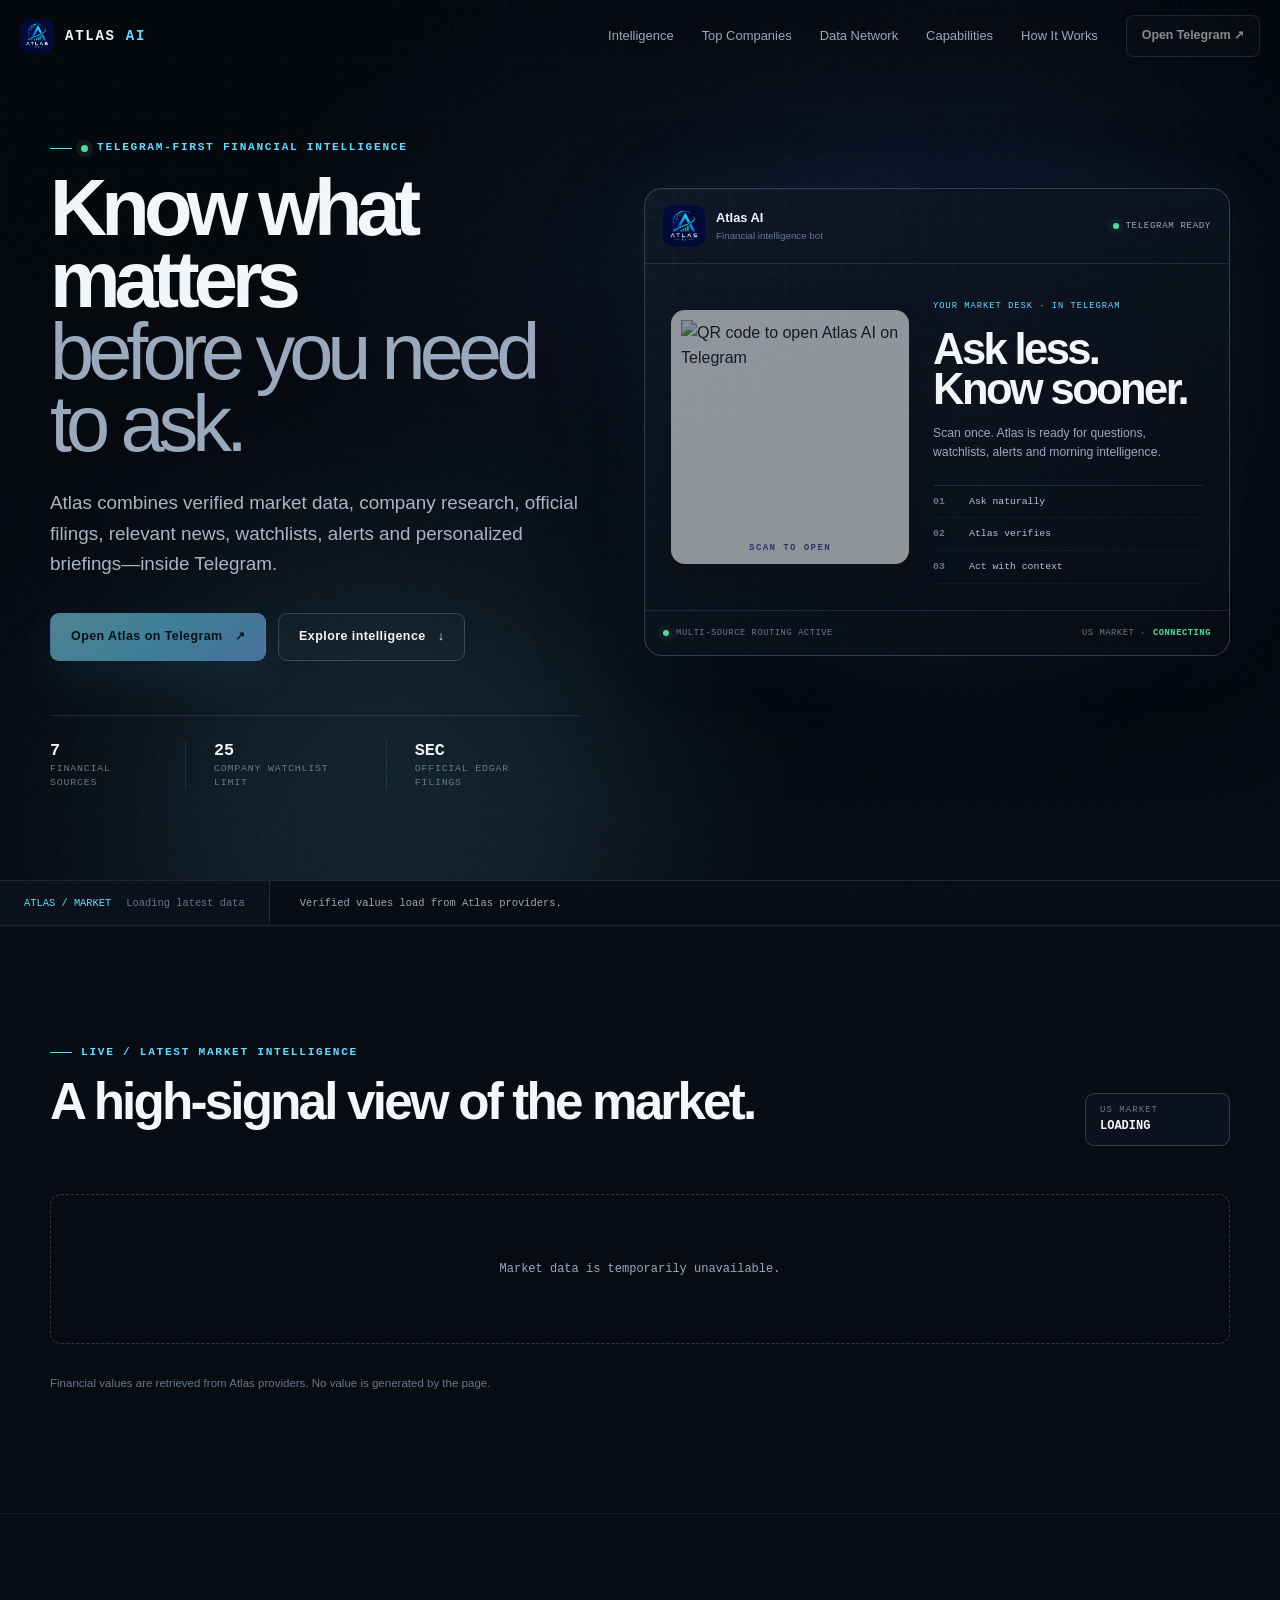
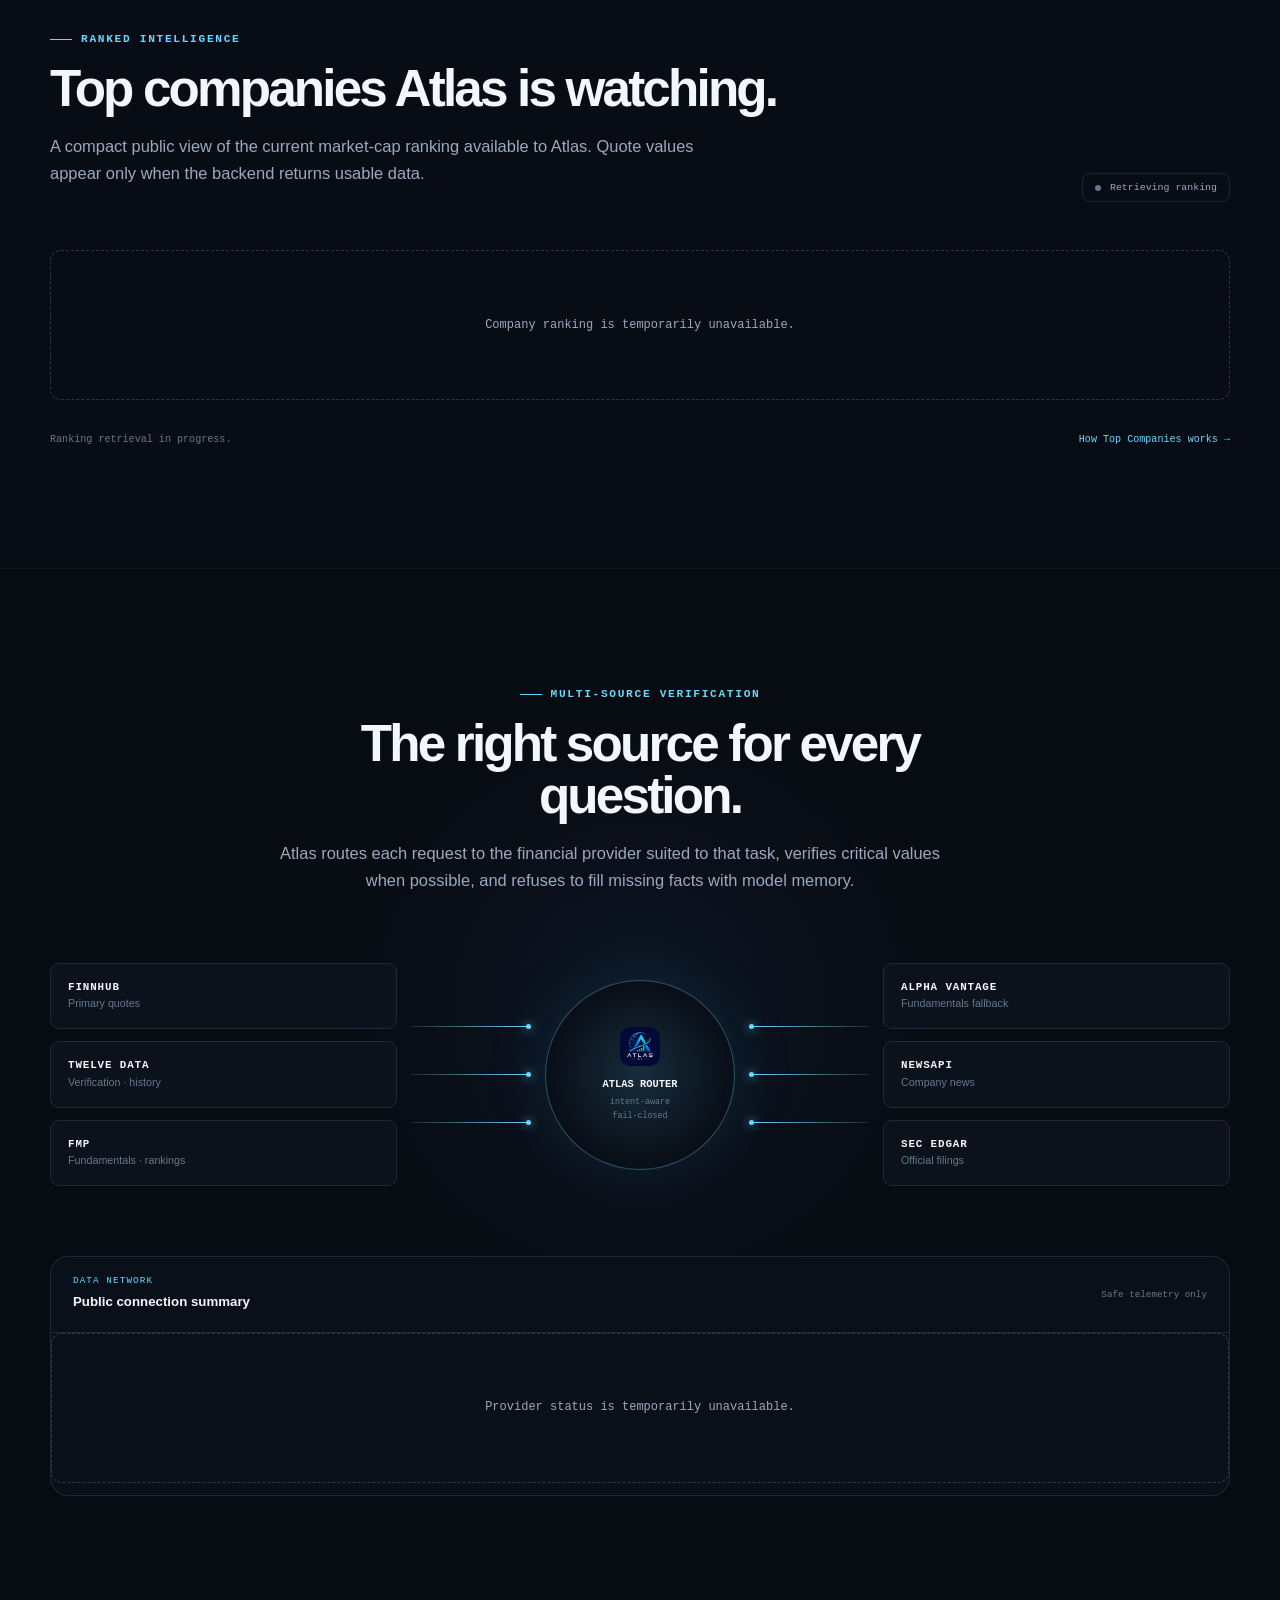
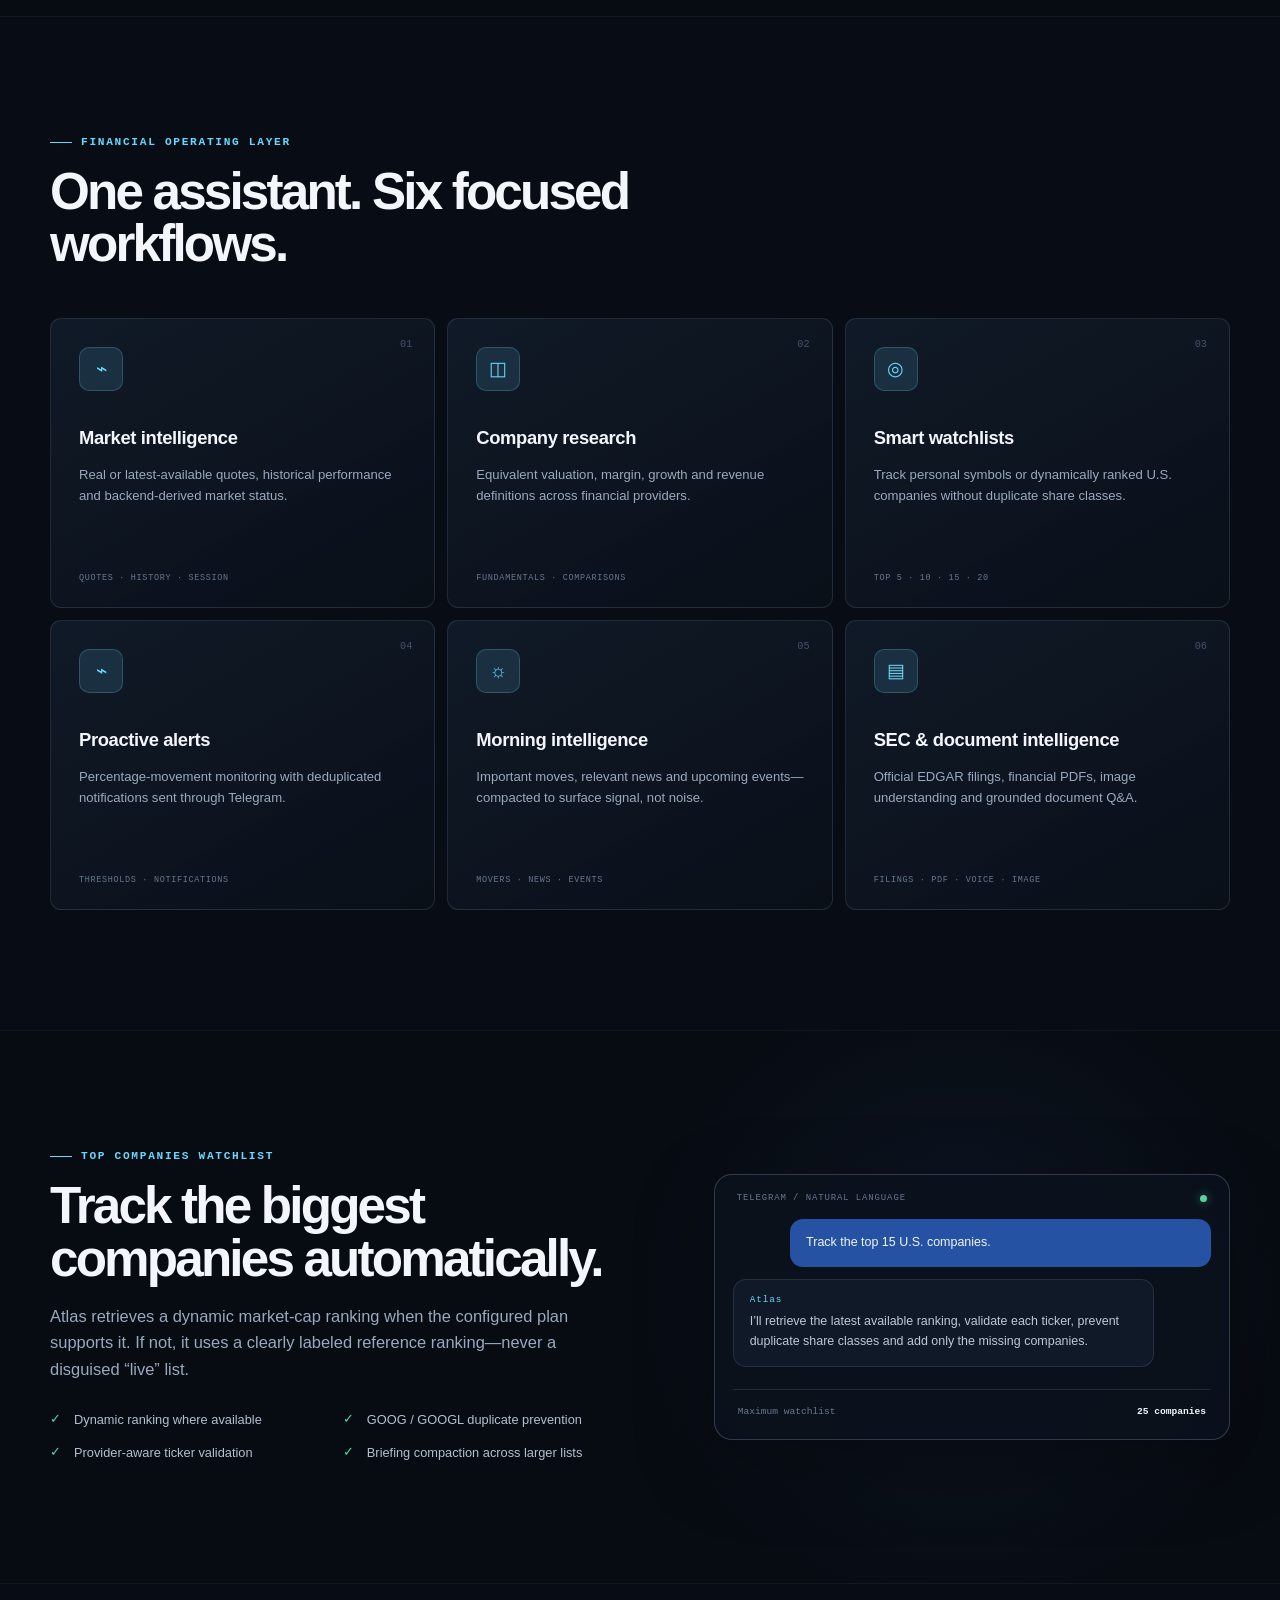
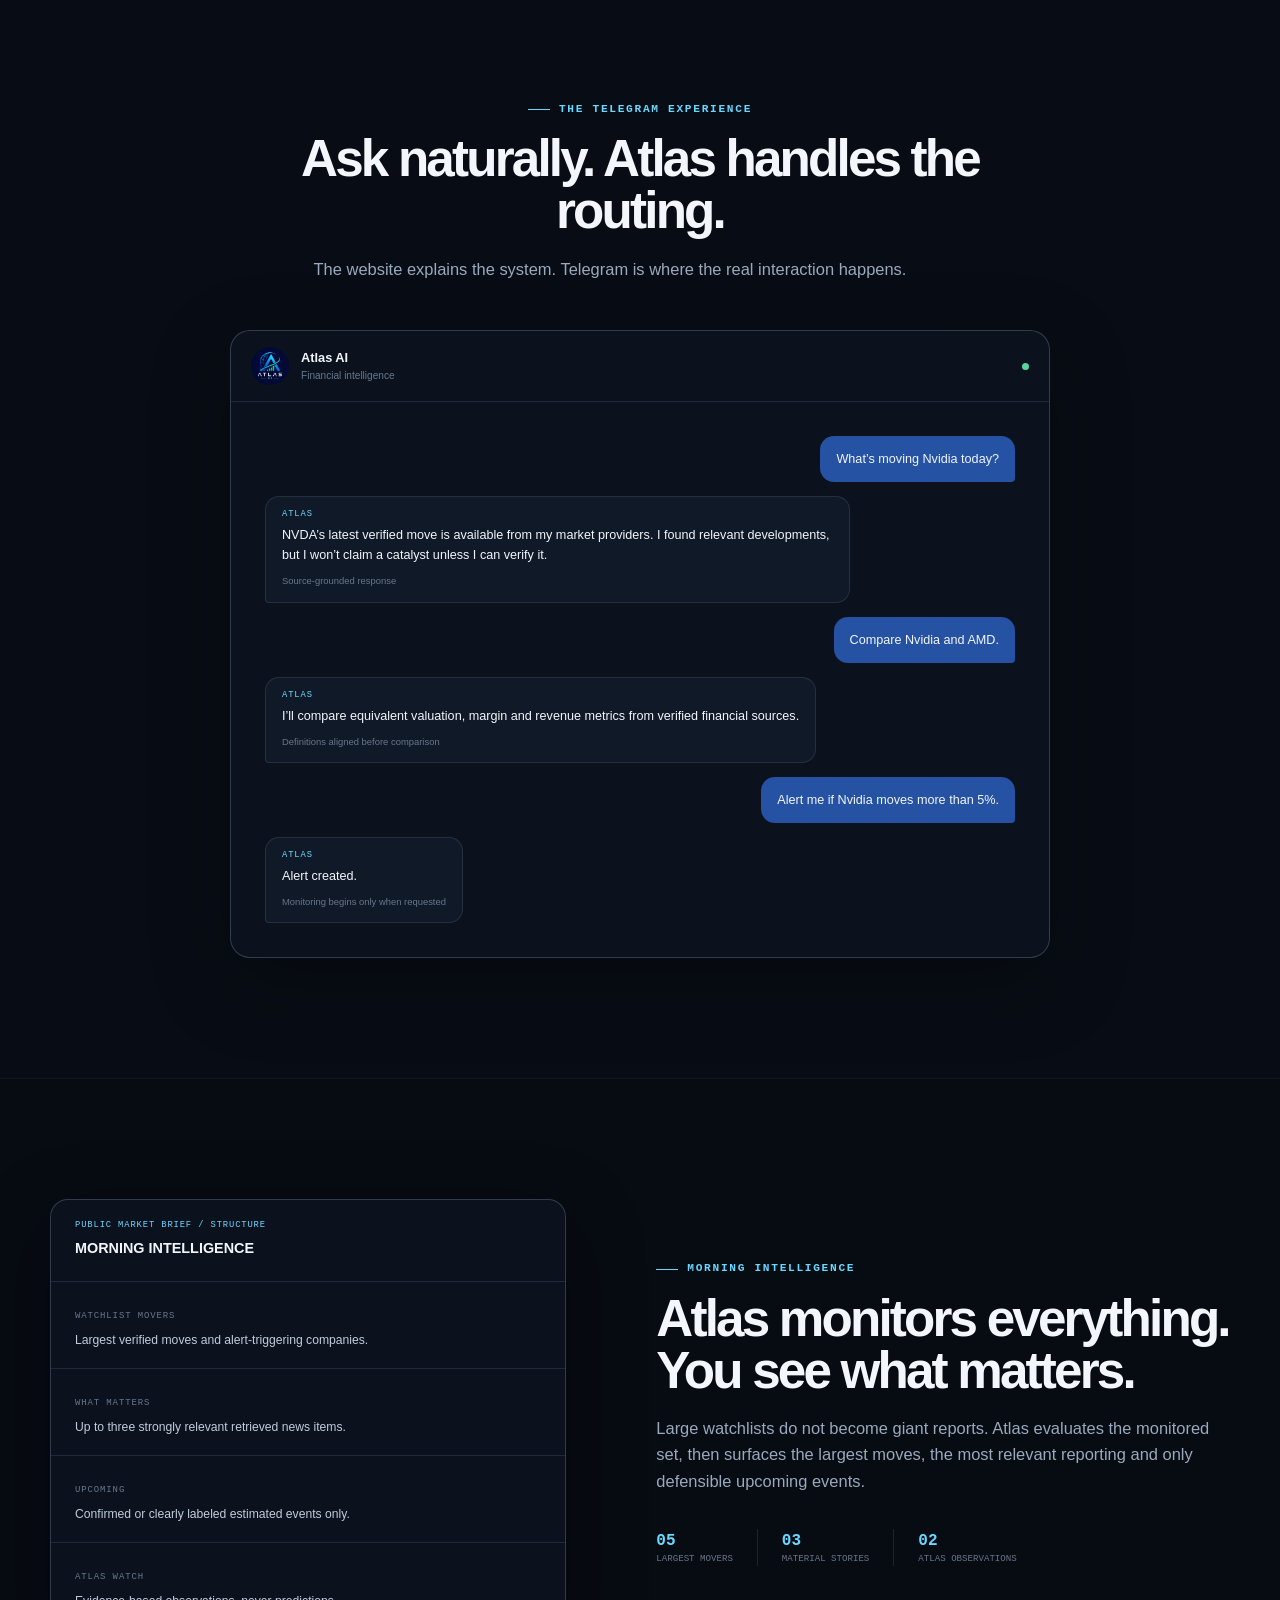
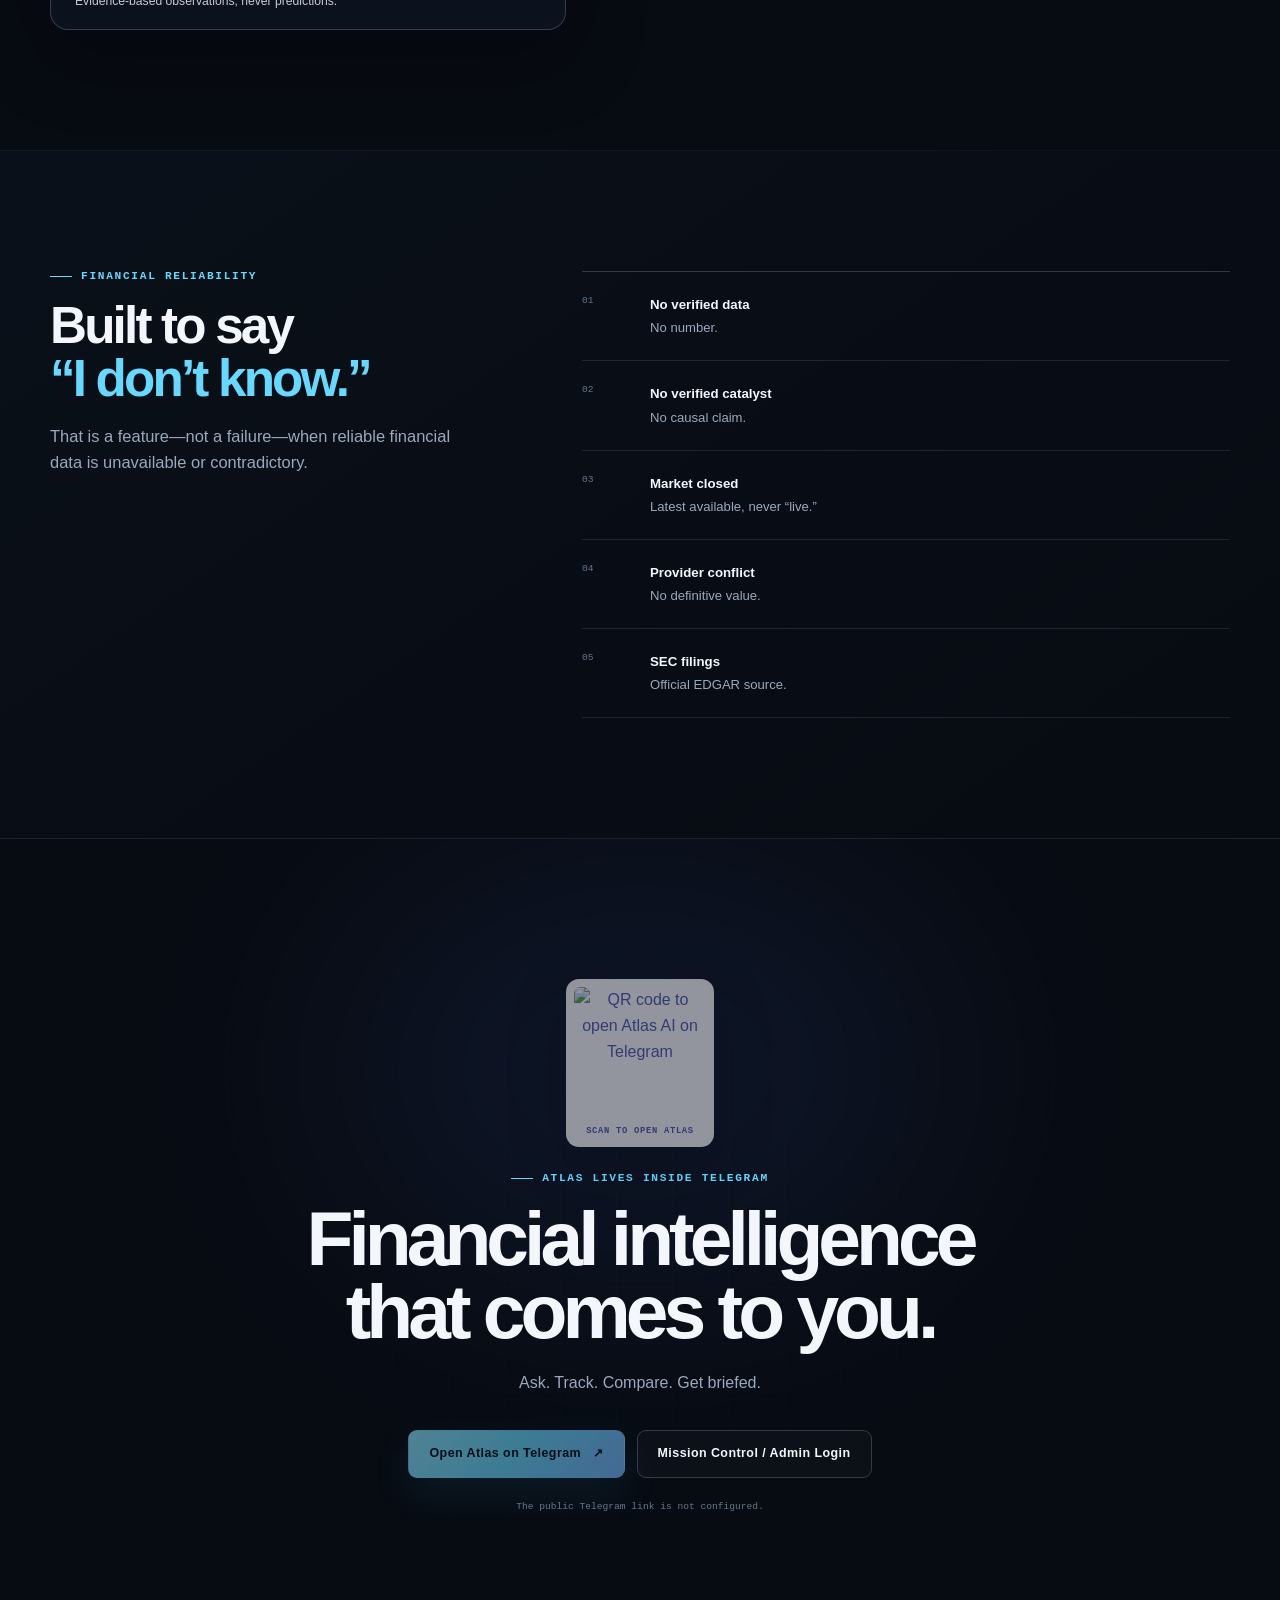
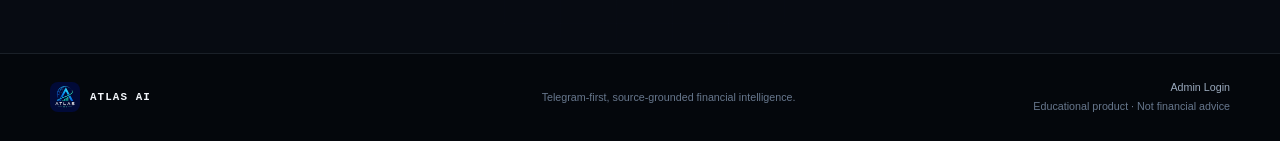
==== frontend/index.html @ 9df62153 "Finalize Atlas AI financial intelligence platform" ====
<!doctype html>
<html lang="en">
<head>
  <meta charset="utf-8" />
  <meta name="viewport" content="width=device-width, initial-scale=1" />
  <meta name="theme-color" content="#070b12" />
  <title>Atlas AI — Financial Intelligence in Telegram</title>
  <meta name="description" content="Atlas AI combines verified market data, company research, SEC filings, news, watchlists and proactive alerts inside Telegram." />
  <meta property="og:type" content="website" />
  <meta property="og:title" content="Atlas AI — Financial Intelligence in Telegram" />
  <meta property="og:description" content="Verified market intelligence, company research, filings, watchlists and proactive alerts—delivered inside Telegram." />
  <link rel="stylesheet" href="/frontend/style.css" />
  <script src="/frontend/app.js" defer></script>
</head>
<body>
  <a class="skip-link" href="#main-content">Skip to content</a>

  <header class="site-header" id="site-header">
    <nav class="nav-shell" aria-label="Primary navigation">
      <a class="brand" href="#top" aria-label="Atlas AI home">
        <img src="/frontend/assets/logo.png" alt="" width="34" height="34" />
        <span>ATLAS <b>AI</b></span>
      </a>
      <button class="nav-toggle" id="nav-toggle" type="button" aria-expanded="false" aria-controls="nav-links" aria-label="Open navigation">
        <span></span><span></span>
      </button>
      <div class="nav-links" id="nav-links">
        <a href="#intelligence">Intelligence</a>
        <a href="#companies">Top Companies</a>
        <a href="#network">Data Network</a>
        <a href="#capabilities">Capabilities</a>
        <a href="#how-it-works">How It Works</a>
      </div>
      <a class="nav-cta telegram-cta" href="#telegram" aria-label="Open Atlas on Telegram">Open Telegram <span aria-hidden="true">↗</span></a>
    </nav>
  </header>

  <main id="main-content">
    <section class="hero" id="top">
      <div class="hero-grid" aria-hidden="true"></div>
      <div class="hero-glow hero-glow-one" aria-hidden="true"></div>
      <div class="hero-glow hero-glow-two" aria-hidden="true"></div>
      <div class="container hero-layout">
        <div class="hero-copy" data-reveal>
          <div class="section-label"><span class="pulse-dot"></span> Telegram-first financial intelligence</div>
          <h1>Know what matters<br /><em>before you need to ask.</em></h1>
          <p class="hero-lede">Atlas combines verified market data, company research, official filings, relevant news, watchlists, alerts and personalized briefings—inside Telegram.</p>
          <div class="hero-actions">
            <a class="button button-primary telegram-cta" href="#telegram">Open Atlas on Telegram <span aria-hidden="true">↗</span></a>
            <a class="button button-secondary" href="#intelligence">Explore intelligence <span aria-hidden="true">↓</span></a>
          </div>
          <div class="trust-row" aria-label="Atlas product facts">
            <div><strong id="source-count">7</strong><span>financial sources</span></div>
            <div><strong id="watchlist-limit">25</strong><span>company watchlist limit</span></div>
            <div><strong>SEC</strong><span>official EDGAR filings</span></div>
          </div>
        </div>

        <div class="hero-visual" data-reveal>
          <div class="launch-beam" aria-hidden="true"></div>
          <div class="telegram-launch-card">
            <div class="launch-header">
              <div class="launch-identity">
                <img src="/frontend/assets/logo.png" alt="" width="42" height="42" />
                <div><strong>Atlas AI</strong><span>Financial intelligence bot</span></div>
              </div>
              <span class="launch-online"><i></i> Telegram ready</span>
            </div>
            <div class="launch-body">
              <a class="qr-frame telegram-cta" href="#telegram" aria-label="Open Atlas AI on Telegram">
                <img class="telegram-qr" src="/api/public/telegram-qr" alt="QR code to open Atlas AI on Telegram" width="224" height="224" />
                <span>SCAN TO OPEN</span>
              </a>
              <div class="launch-copy">
                <span class="launch-kicker">YOUR MARKET DESK · IN TELEGRAM</span>
                <h2>Ask less.<br />Know sooner.</h2>
                <p>Scan once. Atlas is ready for questions, watchlists, alerts and morning intelligence.</p>
                <div class="launch-flow" aria-label="How Atlas works">
                  <div><b>01</b><span>Ask naturally</span></div>
                  <div><b>02</b><span>Atlas verifies</span></div>
                  <div><b>03</b><span>Act with context</span></div>
                </div>
              </div>
            </div>
            <div class="launch-footer">
              <span><i></i> Multi-source routing active</span>
              <span>US market · <b id="hero-market-status">Connecting</b></span>
            </div>
          </div>
        </div>
      </div>
    </section>

    <div class="market-tape" aria-label="Latest public market data">
      <div class="market-tape-label"><span>ATLAS / MARKET</span><b id="tape-status">Loading latest data</b></div>
      <div class="market-tape-track" id="market-tape-track"><span>Verified values load from Atlas providers.</span></div>
    </div>

    <section class="section market-section" id="intelligence">
      <div class="container">
        <div class="section-heading split-heading" data-reveal>
          <div>
            <div class="section-label">Live / latest market intelligence</div>
            <h2>A high-signal view of the market.</h2>
          </div>
          <div class="market-pill is-loading" id="market-pill" role="status" aria-live="polite">
            <span>US MARKET</span><b>LOADING</b>
          </div>
        </div>
        <div class="market-grid" id="market-grid" aria-live="polite" aria-busy="true">
          <div class="market-card skeleton-card"></div><div class="market-card skeleton-card"></div>
          <div class="market-card skeleton-card"></div><div class="market-card skeleton-card"></div>
        </div>
        <p class="data-note" id="market-note">Financial values are retrieved from Atlas providers. No value is generated by the page.</p>
      </div>
    </section>

    <section class="section companies-section" id="companies">
      <div class="container">
        <div class="section-heading split-heading" data-reveal>
          <div>
            <div class="section-label">Ranked intelligence</div>
            <h2>Top companies Atlas is watching.</h2>
            <p>A compact public view of the current market-cap ranking available to Atlas. Quote values appear only when the backend returns usable data.</p>
          </div>
          <div class="ranking-source is-loading" id="ranking-source"><span></span>Retrieving ranking</div>
        </div>
        <div class="companies-grid" id="companies-grid" aria-live="polite" aria-busy="true">
          <div class="company-card skeleton-card"></div><div class="company-card skeleton-card"></div><div class="company-card skeleton-card"></div>
          <div class="company-card skeleton-card"></div><div class="company-card skeleton-card"></div><div class="company-card skeleton-card"></div>
        </div>
        <div class="ranking-footer">
          <span id="ranking-time">Ranking retrieval in progress.</span>
          <a href="#top-companies-feature">How Top Companies works <span aria-hidden="true">→</span></a>
        </div>
      </div>
    </section>

    <section class="section network-section" id="network">
      <div class="container">
        <div class="section-heading centered" data-reveal>
          <div class="section-label">Multi-source verification</div>
          <h2>The right source for every question.</h2>
          <p>Atlas routes each request to the financial provider suited to that task, verifies critical values when possible, and refuses to fill missing facts with model memory.</p>
        </div>

        <div class="router-map" data-reveal>
          <div class="router-column router-inputs">
            <div class="router-node"><b>FINNHUB</b><span>Primary quotes</span></div>
            <div class="router-node"><b>TWELVE DATA</b><span>Verification · history</span></div>
            <div class="router-node"><b>FMP</b><span>Fundamentals · rankings</span></div>
          </div>
          <div class="router-lines" aria-hidden="true"><span></span><span></span><span></span></div>
          <div class="router-core"><img src="/frontend/assets/logo.png" alt="" /><strong>ATLAS ROUTER</strong><span>intent-aware</span><span>fail-closed</span></div>
          <div class="router-lines reverse" aria-hidden="true"><span></span><span></span><span></span></div>
          <div class="router-column router-outputs">
            <div class="router-node"><b>ALPHA VANTAGE</b><span>Fundamentals fallback</span></div>
            <div class="router-node"><b>NEWSAPI</b><span>Company news</span></div>
            <div class="router-node"><b>SEC EDGAR</b><span>Official filings</span></div>
          </div>
        </div>

        <div class="provider-panel" data-reveal>
          <div class="panel-header"><div><span>DATA NETWORK</span><b>Public connection summary</b></div><small>Safe telemetry only</small></div>
          <div class="provider-list" id="provider-list" aria-live="polite" aria-busy="true">
            <div class="provider-row skeleton-line"></div><div class="provider-row skeleton-line"></div><div class="provider-row skeleton-line"></div>
          </div>
        </div>
      </div>
    </section>

    <section class="section capabilities-section" id="capabilities">
      <div class="container">
        <div class="section-heading" data-reveal>
          <div class="section-label">Financial operating layer</div>
          <h2>One assistant. Six focused workflows.</h2>
        </div>
        <div class="capability-grid">
          <article class="capability-card" data-reveal><span>01</span><div class="icon-frame">⌁</div><h3>Market intelligence</h3><p>Real or latest-available quotes, historical performance and backend-derived market status.</p><small>QUOTES · HISTORY · SESSION</small></article>
          <article class="capability-card" data-reveal><span>02</span><div class="icon-frame">◫</div><h3>Company research</h3><p>Equivalent valuation, margin, growth and revenue definitions across financial providers.</p><small>FUNDAMENTALS · COMPARISONS</small></article>
          <article class="capability-card" data-reveal><span>03</span><div class="icon-frame">◎</div><h3>Smart watchlists</h3><p>Track personal symbols or dynamically ranked U.S. companies without duplicate share classes.</p><small>TOP 5 · 10 · 15 · 20</small></article>
          <article class="capability-card" data-reveal><span>04</span><div class="icon-frame">⌁</div><h3>Proactive alerts</h3><p>Percentage-movement monitoring with deduplicated notifications sent through Telegram.</p><small>THRESHOLDS · NOTIFICATIONS</small></article>
          <article class="capability-card" data-reveal><span>05</span><div class="icon-frame">☼</div><h3>Morning intelligence</h3><p>Important moves, relevant news and upcoming events—compacted to surface signal, not noise.</p><small>MOVERS · NEWS · EVENTS</small></article>
          <article class="capability-card" data-reveal><span>06</span><div class="icon-frame">▤</div><h3>SEC & document intelligence</h3><p>Official EDGAR filings, financial PDFs, image understanding and grounded document Q&amp;A.</p><small>FILINGS · PDF · VOICE · IMAGE</small></article>
        </div>
      </div>
    </section>

    <section class="section top-feature-section" id="top-companies-feature">
      <div class="container top-feature-layout">
        <div class="top-feature-copy" data-reveal>
          <div class="section-label">Top Companies Watchlist</div>
          <h2>Track the biggest companies automatically.</h2>
          <p>Atlas retrieves a dynamic market-cap ranking when the configured plan supports it. If not, it uses a clearly labeled reference ranking—never a disguised “live” list.</p>
          <ul class="check-list">
            <li>Dynamic ranking where available</li>
            <li>GOOG / GOOGL duplicate prevention</li>
            <li>Provider-aware ticker validation</li>
            <li>Briefing compaction across larger lists</li>
          </ul>
        </div>
        <div class="command-card" data-reveal>
          <div class="command-top"><span>TELEGRAM / NATURAL LANGUAGE</span><i></i></div>
          <div class="message user-message">Track the top 15 U.S. companies.</div>
          <div class="message atlas-message"><b>Atlas</b><p>I’ll retrieve the latest available ranking, validate each ticker, prevent duplicate share classes and add only the missing companies.</p></div>
          <div class="command-facts"><span>Maximum watchlist</span><b id="command-watchlist-limit">25 companies</b></div>
        </div>
      </div>
    </section>

    <section class="section telegram-section" id="how-it-works">
      <div class="container">
        <div class="section-heading centered" data-reveal>
          <div class="section-label">The Telegram experience</div>
          <h2>Ask naturally. Atlas handles the routing.</h2>
          <p>The website explains the system. Telegram is where the real interaction happens.</p>
        </div>
        <div class="conversation-shell" data-reveal>
          <div class="conversation-header"><img src="/frontend/assets/logo.png" alt="" /><div><b>Atlas AI</b><span>Financial intelligence</span></div><i></i></div>
          <div class="conversation-body">
            <div class="chat-row chat-user"><p>What’s moving Nvidia today?</p></div>
            <div class="chat-row chat-atlas"><span>ATLAS</span><p>NVDA’s latest verified move is available from my market providers. I found relevant developments, but I won’t claim a catalyst unless I can verify it.</p><small>Source-grounded response</small></div>
            <div class="chat-row chat-user"><p>Compare Nvidia and AMD.</p></div>
            <div class="chat-row chat-atlas"><span>ATLAS</span><p>I’ll compare equivalent valuation, margin and revenue metrics from verified financial sources.</p><small>Definitions aligned before comparison</small></div>
            <div class="chat-row chat-user"><p>Alert me if Nvidia moves more than 5%.</p></div>
            <div class="chat-row chat-atlas"><span>ATLAS</span><p>Alert created.</p><small>Monitoring begins only when requested</small></div>
          </div>
        </div>
      </div>
    </section>

    <section class="section briefing-section">
      <div class="container briefing-layout">
        <div class="briefing-preview" data-reveal>
          <div class="briefing-header"><span>PUBLIC MARKET BRIEF / STRUCTURE</span><b>MORNING INTELLIGENCE</b></div>
          <div class="briefing-block"><span>WATCHLIST MOVERS</span><p>Largest verified moves and alert-triggering companies.</p></div>
          <div class="briefing-block"><span>WHAT MATTERS</span><p>Up to three strongly relevant retrieved news items.</p></div>
          <div class="briefing-block"><span>UPCOMING</span><p>Confirmed or clearly labeled estimated events only.</p></div>
          <div class="briefing-block"><span>ATLAS WATCH</span><p>Evidence-based observations, never predictions.</p></div>
        </div>
        <div class="briefing-copy" data-reveal>
          <div class="section-label">Morning intelligence</div>
          <h2>Atlas monitors everything.<br />You see what matters.</h2>
          <p>Large watchlists do not become giant reports. Atlas evaluates the monitored set, then surfaces the largest moves, the most relevant reporting and only defensible upcoming events.</p>
          <div class="signal-limits"><div><b>05</b><span>largest movers</span></div><div><b>03</b><span>material stories</span></div><div><b>02</b><span>Atlas observations</span></div></div>
        </div>
      </div>
    </section>

    <section class="section accuracy-section">
      <div class="container accuracy-layout">
        <div class="accuracy-title" data-reveal><div class="section-label">Financial reliability</div><h2>Built to say<br /><q>I don’t know.</q></h2><p>That is a feature—not a failure—when reliable financial data is unavailable or contradictory.</p></div>
        <div class="accuracy-rules" data-reveal>
          <div><span>01</span><p><b>No verified data</b>No number.</p></div>
          <div><span>02</span><p><b>No verified catalyst</b>No causal claim.</p></div>
          <div><span>03</span><p><b>Market closed</b>Latest available, never “live.”</p></div>
          <div><span>04</span><p><b>Provider conflict</b>No definitive value.</p></div>
          <div><span>05</span><p><b>SEC filings</b>Official EDGAR source.</p></div>
        </div>
      </div>
    </section>

    <section class="final-cta" id="telegram">
      <div class="final-grid" aria-hidden="true"></div>
      <div class="container final-cta-inner" data-reveal>
        <a class="final-qr-link telegram-cta" href="#telegram" aria-label="Scan or select to open Atlas AI on Telegram">
          <img class="telegram-qr" src="/api/public/telegram-qr" alt="QR code to open Atlas AI on Telegram" width="132" height="132" />
          <span>Scan to open Atlas</span>
        </a>
        <div class="section-label">Atlas lives inside Telegram</div>
        <h2>Financial intelligence<br />that comes to you.</h2>
        <p>Ask. Track. Compare. Get briefed.</p>
        <div class="hero-actions">
          <a class="button button-primary telegram-cta" href="#telegram">Open Atlas on Telegram <span aria-hidden="true">↗</span></a>
          <a class="button button-secondary" href="/login">Mission Control / Admin Login</a>
        </div>
        <small id="telegram-status">Loading public Telegram link…</small>
      </div>
    </section>
  </main>

  <footer class="site-footer">
    <div class="container footer-grid">
      <div class="footer-brand"><img src="/frontend/assets/logo.png" alt="" width="30" height="30" /><span>ATLAS AI</span></div>
      <p>Telegram-first, source-grounded financial intelligence.</p>
      <div><a href="/login">Admin Login</a><span>Educational product · Not financial advice</span></div>
    </div>
  </footer>
</body>
</html>
---- frontend/style.css ----
:root {
  --bg: #070b12;
  --bg-deep: #04070c;
  --surface: #0c121d;
  --surface-2: #101927;
  --surface-3: #141f2e;
  --line: rgba(163, 183, 214, .14);
  --line-strong: rgba(163, 183, 214, .25);
  --text: #f3f6fb;
  --muted: #9aa9bd;
  --faint: #67778d;
  --cyan: #69d8ff;
  --cyan-soft: rgba(105, 216, 255, .13);
  --blue: #5b80ff;
  --green: #55d6a0;
  --red: #ff7d8d;
  --amber: #eab968;
  --radius: 18px;
  --radius-sm: 11px;
  --shadow: 0 24px 80px rgba(0, 0, 0, .32);
  --sans: Inter, ui-sans-serif, -apple-system, BlinkMacSystemFont, "Segoe UI", sans-serif;
  --mono: "SFMono-Regular", Consolas, "Liberation Mono", monospace;
}

* { box-sizing: border-box; }
html { scroll-behavior: smooth; scroll-padding-top: 84px; }
body {
  margin: 0;
  min-width: 320px;
  overflow-x: hidden;
  background: var(--bg);
  color: var(--text);
  font-family: var(--sans);
  line-height: 1.6;
  -webkit-font-smoothing: antialiased;
}
body::before {
  content: "";
  position: fixed;
  inset: 0;
  pointer-events: none;
  opacity: .18;
  z-index: 100;
  background-image: url("data:image/svg+xml,%3Csvg viewBox='0 0 180 180' xmlns='http://www.w3.org/2000/svg'%3E%3Cfilter id='n'%3E%3CfeTurbulence type='fractalNoise' baseFrequency='.95' numOctaves='2' stitchTiles='stitch'/%3E%3C/filter%3E%3Crect width='100%25' height='100%25' filter='url(%23n)' opacity='.09'/%3E%3C/svg%3E");
}

a { color: inherit; text-decoration: none; }
button, input { font: inherit; }
img { display: block; max-width: 100%; }
p, h1, h2, h3 { margin-top: 0; }
::selection { background: rgba(105, 216, 255, .28); }
:focus-visible { outline: 2px solid var(--cyan); outline-offset: 4px; border-radius: 5px; }

.skip-link { position: fixed; top: 8px; left: 8px; z-index: 1000; padding: 10px 14px; background: var(--text); color: var(--bg); transform: translateY(-150%); }
.skip-link:focus { transform: translateY(0); }
.container { width: min(1180px, calc(100% - 48px)); margin-inline: auto; }
.section { position: relative; padding: 120px 0; border-top: 1px solid rgba(255,255,255,.04); }
.section-heading { max-width: 720px; margin-bottom: 48px; }
.section-heading h2, .top-feature-copy h2, .briefing-copy h2, .accuracy-title h2 {
  margin-bottom: 18px; font-size: clamp(2.25rem, 4vw, 4.25rem); line-height: 1.02; letter-spacing: -.055em; font-weight: 620;
}
.section-heading p, .top-feature-copy > p, .briefing-copy > p, .accuracy-title > p { color: var(--muted); font-size: 1.03rem; max-width: 660px; }
.section-label { display: flex; align-items: center; gap: 9px; margin-bottom: 18px; color: var(--cyan); font: 600 .7rem/1 var(--mono); letter-spacing: .15em; text-transform: uppercase; }
.section-label::before { content: ""; width: 22px; height: 1px; background: currentColor; }
.centered { margin-inline: auto; text-align: center; }
.centered .section-label { justify-content: center; }
.split-heading { max-width: none; display: flex; justify-content: space-between; align-items: end; gap: 40px; }
.split-heading > div:first-child { max-width: 760px; }

/* Navigation */
.site-header { position: fixed; z-index: 90; top: 0; left: 0; right: 0; border-bottom: 1px solid transparent; transition: background .25s, border-color .25s; }
.site-header.scrolled { background: rgba(7, 11, 18, .84); border-color: var(--line); backdrop-filter: blur(18px); }
.nav-shell { width: min(1280px, calc(100% - 40px)); height: 72px; margin: auto; display: flex; align-items: center; gap: 28px; }
.brand { display: flex; align-items: center; gap: 11px; font: 650 .88rem/1 var(--mono); letter-spacing: .12em; }
.brand img { border-radius: 9px; }
.brand b { color: var(--cyan); }
.nav-links { display: flex; align-items: center; gap: 28px; margin-left: auto; }
.nav-links a { color: var(--muted); font-size: .81rem; transition: color .2s; }
.nav-links a:hover { color: var(--text); }
.nav-cta { padding: 10px 15px; border: 1px solid var(--line-strong); border-radius: 8px; font-size: .77rem; font-weight: 650; background: rgba(255,255,255,.035); }
.nav-cta:hover { border-color: rgba(105,216,255,.55); background: var(--cyan-soft); }
.nav-toggle { display: none; margin-left: auto; width: 42px; height: 42px; border: 1px solid var(--line); background: var(--surface); color: var(--text); border-radius: 9px; }
.nav-toggle span { display: block; width: 18px; height: 1px; margin: 5px auto; background: currentColor; }

/* Hero */
.hero { position: relative; min-height: 880px; display: flex; align-items: center; padding: 142px 0 90px; overflow: hidden; background: radial-gradient(circle at 48% 30%, rgba(50,88,150,.1), transparent 38%), linear-gradient(180deg, var(--bg-deep), var(--bg)); }
.hero-grid, .final-grid { position: absolute; inset: 0; opacity: .32; background-size: 56px 56px; background-image: linear-gradient(rgba(122,153,199,.07) 1px, transparent 1px), linear-gradient(90deg, rgba(122,153,199,.07) 1px, transparent 1px); mask-image: linear-gradient(to bottom, black, transparent 82%); }
.hero-glow { position: absolute; width: 520px; height: 520px; border-radius: 50%; filter: blur(110px); opacity: .12; }
.hero-glow-one { top: 8%; right: 5%; background: var(--blue); }
.hero-glow-two { bottom: -20%; left: 10%; background: var(--cyan); }
.hero-layout { position: relative; display: grid; grid-template-columns: minmax(0, .95fr) minmax(500px, 1.05fr); align-items: center; gap: 64px; }
.pulse-dot { width: 7px; height: 7px; border-radius: 50%; background: var(--green); box-shadow: 0 0 0 5px rgba(85,214,160,.1); animation: pulse 2.4s ease infinite; }
.hero h1 { max-width: 690px; margin-bottom: 28px; font-size: clamp(3.65rem, 6.2vw, 6.55rem); line-height: .91; letter-spacing: -.075em; font-weight: 620; }
.hero h1 em { color: var(--muted); font-style: normal; font-weight: 500; }
.hero-lede { max-width: 650px; color: #a9b6c8; font-size: clamp(1.02rem, 1.5vw, 1.18rem); }
.hero-actions { display: flex; flex-wrap: wrap; gap: 12px; margin-top: 34px; }
.button, .btn { display: inline-flex; align-items: center; justify-content: center; gap: 12px; min-height: 48px; padding: 0 20px; border: 1px solid var(--line-strong); border-radius: 9px; cursor: pointer; font-size: .78rem; font-weight: 700; letter-spacing: .035em; transition: transform .2s, border-color .2s, background .2s, box-shadow .2s; }
.button:hover, .btn:hover { transform: translateY(-2px); }
.button-primary, .btn-primary { color: #021019; background: linear-gradient(135deg, #8ce5ff, #69d8ff 48%, #76b7ff); border-color: transparent; box-shadow: 0 16px 40px rgba(65,170,225,.18); }
.button-primary:hover, .btn-primary:hover { box-shadow: 0 18px 48px rgba(65,170,225,.3); }
.button-secondary, .btn-ghost { background: rgba(255,255,255,.025); color: var(--text); }
.button-secondary:hover, .btn-ghost:hover { border-color: rgba(105,216,255,.4); background: var(--cyan-soft); }
.telegram-cta[aria-disabled="true"] { opacity: .55; pointer-events: none; }
.trust-row { display: flex; margin-top: 54px; padding-top: 24px; border-top: 1px solid var(--line); }
.trust-row > div { min-width: 135px; padding: 0 28px; border-left: 1px solid var(--line); }
.trust-row > div:first-child { padding-left: 0; border-left: 0; }
.trust-row strong { display: block; color: var(--text); font: 650 1.05rem/1.3 var(--mono); font-variant-numeric: tabular-nums; }
.trust-row span { display: block; color: var(--faint); font: .62rem/1.4 var(--mono); letter-spacing: .08em; text-transform: uppercase; }

.hero-visual { position: relative; min-height: 600px; }
.core-orbit { position: absolute; top: 0; left: 50%; width: 520px; height: 520px; transform: translateX(-50%); }
.orbit { position: absolute; border: 1px solid rgba(105,216,255,.14); border-radius: 50%; }
.orbit-one { inset: 42px; animation: rotate 28s linear infinite; }
.orbit-two { inset: 98px; border-style: dashed; animation: rotate-reverse 22s linear infinite; }
.orbit::after { content: ""; position: absolute; left: 50%; top: -4px; width: 7px; height: 7px; border-radius: 50%; background: var(--cyan); box-shadow: 0 0 18px var(--cyan); }
.atlas-core { position: absolute; inset: 172px 142px; display: flex; flex-direction: column; align-items: center; justify-content: center; border: 1px solid rgba(105,216,255,.32); border-radius: 50%; background: radial-gradient(circle at 50% 30%, rgba(105,216,255,.15), rgba(9,15,25,.94) 68%); box-shadow: 0 0 80px rgba(39,144,199,.13), inset 0 0 35px rgba(105,216,255,.07); }
.atlas-core img { width: 54px; height: 54px; margin-bottom: 14px; border-radius: 14px; }
.atlas-core span { font: 650 .69rem/1.4 var(--mono); letter-spacing: .13em; }
.atlas-core small { color: var(--faint); font: .55rem/1.6 var(--mono); }
.orbit-node { position: absolute; padding: 7px 9px; border: 1px solid var(--line); border-radius: 6px; background: rgba(9,15,24,.9); color: var(--muted); font: 600 .55rem/1 var(--mono); letter-spacing: .1em; box-shadow: 0 10px 30px rgba(0,0,0,.25); }
.node-finnhub { top: 54px; right: 42px; }.node-fmp { left: 0; top: 250px; }.node-sec { right: 8px; bottom: 118px; }
.hero-terminal { position: absolute; z-index: 3; left: 6%; right: 0; bottom: 0; border: 1px solid var(--line-strong); border-radius: 14px; background: rgba(10,16,26,.91); box-shadow: var(--shadow); backdrop-filter: blur(16px); }
.terminal-bar { min-height: 42px; display: grid; grid-template-columns: 1fr auto 1fr; align-items: center; padding: 0 14px; border-bottom: 1px solid var(--line); font: .58rem/1 var(--mono); letter-spacing: .09em; color: var(--faint); }
.terminal-bar > span { display: flex; gap: 5px; }.terminal-bar i { width: 6px; height: 6px; border-radius: 50%; background: #354254; }.terminal-bar b { color: var(--muted); }.terminal-bar small { justify-self: end; color: var(--green); }
.terminal-body { padding: 18px; }.signal-line { display: grid; grid-template-columns: 90px 1fr; gap: 18px; padding: 10px 0; border-bottom: 1px solid rgba(255,255,255,.035); font: .67rem/1.4 var(--mono); }.signal-line span { color: var(--faint); }.signal-line b { color: #c8d3e1; font-weight: 500; }
.route-progress { height: 1px; margin: 5px 0; background: var(--line); overflow: hidden; }.route-progress span { display: block; width: 35%; height: 100%; background: linear-gradient(90deg, transparent, var(--cyan), transparent); animation: route 3s ease-in-out infinite; }

/* Telegram launch panel */
.launch-beam { position: absolute; inset: 4% 0 0 8%; border-radius: 50%; background: radial-gradient(circle, rgba(105,216,255,.16), rgba(69,93,190,.07) 38%, transparent 70%); filter: blur(35px); }
.telegram-launch-card { position: absolute; z-index: 2; inset: 22px 0 auto 0; overflow: hidden; border: 1px solid var(--line-strong); border-radius: 18px; background: linear-gradient(145deg, rgba(15,24,38,.97), rgba(7,12,20,.98)); box-shadow: 0 35px 100px rgba(0,0,0,.45), 0 0 70px rgba(71,151,211,.08); }
.telegram-launch-card::before { content: ""; position: absolute; inset: 0; pointer-events: none; background-image: linear-gradient(rgba(105,216,255,.035) 1px, transparent 1px), linear-gradient(90deg, rgba(105,216,255,.035) 1px, transparent 1px); background-size: 28px 28px; mask-image: linear-gradient(135deg, black, transparent 75%); }
.launch-header, .launch-footer { position: relative; display: flex; align-items: center; justify-content: space-between; gap: 18px; padding: 16px 18px; border-bottom: 1px solid var(--line); }
.launch-identity { display: flex; align-items: center; gap: 11px; }.launch-identity img { border-radius: 10px; }.launch-identity strong, .launch-identity span { display: block; }.launch-identity strong { font-size: .8rem; }.launch-identity span { color: var(--faint); font-size: .61rem; }
.launch-online { display: inline-flex; align-items: center; gap: 7px; color: var(--muted); font: .57rem/1 var(--mono); text-transform: uppercase; letter-spacing: .07em; }.launch-online i, .launch-footer i { width: 6px; height: 6px; border-radius: 50%; background: var(--green); box-shadow: 0 0 10px rgba(85,214,160,.55); }
.launch-body { position: relative; display: grid; grid-template-columns: 238px minmax(0,1fr); align-items: center; gap: 24px; padding: 26px; }
.qr-frame { position: relative; display: flex; flex-direction: column; align-items: center; padding: 10px 10px 9px; border-radius: 14px; color: #162033; background: #fff; box-shadow: 0 18px 45px rgba(0,0,0,.3); transition: transform .2s, box-shadow .2s; }.qr-frame:hover { transform: translateY(-3px) rotate(-.4deg); box-shadow: 0 22px 55px rgba(0,0,0,.42); }.qr-frame img { width: 100%; height: auto; aspect-ratio: 1; }.qr-frame span { margin-top: 4px; color: #4c55a8; font: 750 .57rem/1.4 var(--mono); letter-spacing: .15em; }
.launch-kicker { color: var(--cyan); font: .55rem/1.5 var(--mono); letter-spacing: .11em; }.launch-copy h2 { margin: 13px 0 15px; font-size: clamp(2.1rem,3.4vw,3.1rem); line-height: .92; letter-spacing: -.06em; }.launch-copy p { margin: 0; color: var(--muted); font-size: .76rem; }
.launch-flow { margin-top: 22px; border-top: 1px solid var(--line); }.launch-flow div { display: grid; grid-template-columns: 28px 1fr; gap: 8px; padding: 9px 0; border-bottom: 1px solid rgba(255,255,255,.04); font: .61rem/1.4 var(--mono); }.launch-flow b { color: var(--faint); }.launch-flow span { color: #b7c3d2; }
.launch-footer { border-top: 1px solid var(--line); border-bottom: 0; color: var(--faint); font: .55rem/1.4 var(--mono); text-transform: uppercase; letter-spacing: .06em; }.launch-footer > span { display: inline-flex; align-items: center; gap: 7px; }.launch-footer b { color: var(--green); font-weight: 600; }

/* Market tape & dynamic cards */
.market-tape { min-height: 46px; display: flex; align-items: stretch; border-block: 1px solid var(--line); background: #080d15; font: .65rem/1 var(--mono); overflow: hidden; }
.market-tape-label { flex: 0 0 auto; display: flex; align-items: center; gap: 15px; padding: 0 24px; border-right: 1px solid var(--line); background: #0b111b; }.market-tape-label span { color: var(--cyan); }.market-tape-label b { color: var(--faint); font-weight: 500; }
.market-tape-track { min-width: 0; display: flex; align-items: center; gap: 34px; padding: 0 30px; white-space: nowrap; color: var(--muted); overflow: hidden; }.market-tape-track span { display: inline-flex; gap: 8px; }.market-tape-track b { color: var(--text); font-weight: 600; }
.market-section { background: linear-gradient(180deg, #080d15, var(--bg)); }
.market-pill { min-width: 145px; padding: 10px 14px; border: 1px solid var(--line-strong); border-radius: 9px; background: var(--surface); }.market-pill span { display: block; color: var(--faint); font: .56rem/1.5 var(--mono); letter-spacing: .12em; }.market-pill b { display: block; color: var(--text); font: 650 .75rem/1.5 var(--mono); }.market-pill.is-open b { color: var(--green); }.market-pill.is-closed b { color: var(--amber); }
.market-grid { display: grid; grid-template-columns: repeat(4, minmax(0,1fr)); gap: 12px; }
.market-card { min-height: 205px; padding: 22px; border: 1px solid var(--line); border-radius: var(--radius-sm); background: linear-gradient(145deg, rgba(18,28,43,.92), rgba(10,16,26,.92)); transition: transform .22s, border-color .22s; }
.market-card:hover { transform: translateY(-4px); border-color: rgba(105,216,255,.28); }
.market-card-head { display: flex; justify-content: space-between; gap: 15px; }.market-card-head strong { font: 650 .88rem/1.3 var(--mono); letter-spacing: .05em; }.market-card-head span { color: var(--faint); font-size: .74rem; white-space: nowrap; overflow: hidden; text-overflow: ellipsis; }
.freshness-badge { margin-top: 25px; color: var(--cyan); font: .55rem/1 var(--mono); text-transform: uppercase; letter-spacing: .09em; }
.market-price { margin-top: 11px; font: 600 clamp(1.45rem, 2.5vw, 2rem)/1.2 var(--mono); letter-spacing: -.035em; font-variant-numeric: tabular-nums; }
.market-move { display: inline-flex; margin-top: 8px; font: 600 .74rem/1 var(--mono); }.positive { color: var(--green) !important; }.negative { color: var(--red) !important; }.neutral { color: var(--muted) !important; }
.market-source { display: flex; justify-content: space-between; gap: 10px; margin-top: 23px; color: var(--faint); font: .55rem/1.4 var(--mono); text-transform: uppercase; }.market-source span:last-child { text-align: right; }
.unavailable-copy { margin-top: 36px; color: var(--muted); font: .8rem/1.5 var(--mono); }
.data-note { margin: 18px 0 0; color: var(--faint); font-size: .72rem; }

/* Companies */
.companies-section { background: #080d15; }
.ranking-source { flex: 0 0 auto; display: flex; align-items: center; gap: 9px; padding: 9px 12px; border: 1px solid var(--line); border-radius: 8px; color: var(--muted); font: .62rem/1 var(--mono); }.ranking-source span { width: 6px; height: 6px; border-radius: 50%; background: var(--faint); }.ranking-source.is-live span { background: var(--green); box-shadow: 0 0 9px rgba(85,214,160,.6); }.ranking-source.is-reference span { background: var(--amber); }
.companies-grid { display: grid; grid-template-columns: repeat(3, minmax(0,1fr)); gap: 10px; }
.company-card { position: relative; min-height: 118px; display: grid; grid-template-columns: 36px minmax(0,1fr) auto; align-items: center; gap: 13px; padding: 17px; border: 1px solid var(--line); background: rgba(13,20,31,.84); border-radius: 10px; transition: background .2s, border-color .2s, transform .2s; }
.company-card:hover { transform: translateY(-2px); border-color: rgba(105,216,255,.25); background: var(--surface-2); }
.company-rank { align-self: start; padding-top: 3px; color: #536277; font: 600 .66rem/1 var(--mono); }.company-identity { min-width: 0; }.company-identity strong { display: block; font: 650 .86rem/1.4 var(--mono); letter-spacing: .04em; }.company-identity span { display: block; color: var(--muted); font-size: .7rem; white-space: nowrap; overflow: hidden; text-overflow: ellipsis; }
.company-value { text-align: right; font-family: var(--mono); font-variant-numeric: tabular-nums; }.company-value b { display: block; font-size: .76rem; }.company-value span { display: block; margin-top: 4px; font-size: .61rem; }.company-value .quote-unavailable { max-width: 100px; color: var(--faint); font-size: .57rem; line-height: 1.35; }
.ranking-footer { display: flex; justify-content: space-between; gap: 20px; margin-top: 20px; color: var(--faint); font: .63rem/1.5 var(--mono); }.ranking-footer a { color: var(--cyan); }

/* Router & providers */
.network-section { overflow: hidden; background: radial-gradient(circle at 50% 42%, rgba(56,101,160,.12), transparent 35%), var(--bg); }
.router-map { display: grid; grid-template-columns: 1fr 120px 190px 120px 1fr; align-items: center; gap: 14px; margin: 70px 0; }
.router-column { display: grid; gap: 12px; }.router-node { padding: 16px 17px; border: 1px solid var(--line); border-radius: 9px; background: rgba(13,20,31,.82); }.router-node b { display: block; font: 650 .68rem/1.4 var(--mono); letter-spacing: .08em; }.router-node span { display: block; color: var(--faint); font-size: .67rem; }
.router-core { aspect-ratio: 1; display: flex; flex-direction: column; align-items: center; justify-content: center; gap: 3px; border-radius: 50%; border: 1px solid rgba(105,216,255,.34); background: radial-gradient(circle, rgba(105,216,255,.13), rgba(9,15,24,.95) 68%); box-shadow: 0 0 65px rgba(43,153,210,.13); }.router-core img { width: 40px; margin-bottom: 8px; border-radius: 10px; }.router-core strong { font: 650 .65rem/1.5 var(--mono); }.router-core span { color: var(--faint); font: .52rem/1.4 var(--mono); }
.router-lines { display: grid; gap: 47px; }.router-lines span { display: block; height: 1px; background: linear-gradient(90deg, var(--line), var(--cyan)); position: relative; overflow: visible; }.router-lines span::after { content: ""; position: absolute; right: 0; top: -2px; width: 5px; height: 5px; border-radius: 50%; background: var(--cyan); box-shadow: 0 0 10px var(--cyan); animation: line-pulse 2.5s ease infinite; }.router-lines.reverse span { background: linear-gradient(90deg, var(--cyan), var(--line)); }.router-lines.reverse span::after { left: 0; right: auto; }
.provider-panel { border: 1px solid var(--line); border-radius: var(--radius); background: rgba(11,17,27,.9); overflow: hidden; }.panel-header { display: flex; align-items: center; justify-content: space-between; gap: 20px; padding: 18px 22px; border-bottom: 1px solid var(--line); }.panel-header div span { display: block; color: var(--cyan); font: .58rem/1.4 var(--mono); letter-spacing: .12em; }.panel-header div b { font-size: .83rem; }.panel-header small { color: var(--faint); font: .58rem/1 var(--mono); }
.provider-list { display: grid; grid-template-columns: repeat(2,minmax(0,1fr)); }.provider-row { min-height: 70px; display: grid; grid-template-columns: minmax(110px,.7fr) 1.3fr auto; align-items: center; gap: 15px; padding: 15px 22px; border-bottom: 1px solid var(--line); }.provider-row:nth-child(odd) { border-right: 1px solid var(--line); }.provider-row b { font: 650 .68rem/1.4 var(--mono); }.provider-row span { color: var(--faint); font-size: .68rem; }.provider-status { display: inline-flex; align-items: center; gap: 7px; color: var(--muted) !important; font: .59rem/1 var(--mono); text-transform: uppercase; }.provider-status::before { content: ""; width: 6px; height: 6px; border-radius: 50%; background: var(--faint); }.provider-status.connected::before { background: var(--green); }.provider-status.limited::before { background: var(--amber); }.provider-status.unavailable::before { background: var(--red); }.provider-status.fallback::before { background: var(--blue); }

/* Capabilities */
.capabilities-section { background: #080d15; }.capability-grid { display: grid; grid-template-columns: repeat(3,minmax(0,1fr)); gap: 12px; }.capability-card { position: relative; min-height: 290px; padding: 28px; border: 1px solid var(--line); border-radius: var(--radius-sm); background: linear-gradient(150deg, rgba(19,29,44,.8), rgba(10,16,25,.88)); transition: transform .25s, border-color .25s; }.capability-card:hover { transform: translateY(-5px); border-color: rgba(105,216,255,.25); }.capability-card > span { position: absolute; right: 22px; top: 20px; color: #445268; font: .64rem/1 var(--mono); }.icon-frame { width: 44px; height: 44px; display: grid; place-items: center; border: 1px solid rgba(105,216,255,.22); border-radius: 10px; color: var(--cyan); background: var(--cyan-soft); font-size: 1.2rem; }.capability-card h3 { margin: 32px 0 11px; font-size: 1.15rem; letter-spacing: -.02em; }.capability-card p { color: var(--muted); font-size: .82rem; }.capability-card small { position: absolute; bottom: 25px; left: 28px; color: var(--faint); font: .53rem/1 var(--mono); letter-spacing: .08em; }

/* Top feature */
.top-feature-section { background: radial-gradient(circle at 75% 48%, rgba(62,107,174,.12), transparent 32%), var(--bg); }.top-feature-layout { display: grid; grid-template-columns: 1fr .9fr; align-items: center; gap: 90px; }.top-feature-copy h2 { max-width: 640px; }.check-list { list-style: none; padding: 0; margin: 28px 0 0; display: grid; grid-template-columns: 1fr 1fr; gap: 12px; }.check-list li { position: relative; padding-left: 24px; color: #b3c0d0; font-size: .8rem; }.check-list li::before { content: "✓"; position: absolute; left: 0; color: var(--green); font-family: var(--mono); }
.command-card { padding: 18px; border: 1px solid var(--line-strong); border-radius: var(--radius); background: rgba(11,18,29,.93); box-shadow: var(--shadow); }.command-top { display: flex; align-items: center; justify-content: space-between; padding: 1px 4px 16px; color: var(--faint); font: .56rem/1 var(--mono); letter-spacing: .1em; }.command-top i { width: 7px; height: 7px; background: var(--green); border-radius: 50%; box-shadow: 0 0 10px rgba(85,214,160,.5); }.message { max-width: 88%; margin-bottom: 12px; padding: 14px 16px; border-radius: 13px; font-size: .78rem; }.user-message { margin-left: auto; background: #2552a2; }.atlas-message { border: 1px solid var(--line); background: var(--surface-2); }.atlas-message b { display: block; margin-bottom: 5px; color: var(--cyan); font: .58rem/1.4 var(--mono); letter-spacing: .1em; }.atlas-message p { margin: 0; color: #bcc8d7; }.command-facts { display: flex; justify-content: space-between; gap: 20px; margin-top: 22px; padding: 15px 5px 3px; border-top: 1px solid var(--line); font: .6rem/1.4 var(--mono); }.command-facts span { color: var(--faint); }

/* Conversation */
.telegram-section { background: #080d15; }.conversation-shell { max-width: 820px; margin: auto; border: 1px solid var(--line-strong); border-radius: 20px; overflow: hidden; background: #0b121d; box-shadow: var(--shadow); }.conversation-header { display: flex; align-items: center; gap: 12px; padding: 16px 20px; border-bottom: 1px solid var(--line); }.conversation-header img { width: 38px; height: 38px; border-radius: 50%; }.conversation-header div { display: flex; flex-direction: column; }.conversation-header b { font-size: .8rem; }.conversation-header span { color: var(--faint); font-size: .63rem; }.conversation-header i { width: 7px; height: 7px; margin-left: auto; border-radius: 50%; background: var(--green); }
.conversation-body { padding: 34px; display: flex; flex-direction: column; gap: 14px; background-image: radial-gradient(rgba(105,216,255,.055) .6px, transparent .6px); background-size: 18px 18px; }.chat-row { max-width: 78%; padding: 13px 16px; border-radius: 14px; font-size: .79rem; }.chat-row p { margin: 0; }.chat-user { align-self: flex-end; background: #2552a2; border-bottom-right-radius: 4px; }.chat-atlas { align-self: flex-start; border: 1px solid var(--line); background: #101927; border-bottom-left-radius: 4px; }.chat-atlas > span { display: block; margin-bottom: 6px; color: var(--cyan); font: .55rem/1 var(--mono); letter-spacing: .1em; }.chat-atlas small { display: block; margin-top: 8px; color: var(--faint); font-size: .59rem; }

/* Briefing & accuracy */
.briefing-section { background: var(--bg); }.briefing-layout { display: grid; grid-template-columns: .9fr 1fr; align-items: center; gap: 90px; }.briefing-preview { border: 1px solid var(--line-strong); border-radius: var(--radius); background: #0b121d; box-shadow: var(--shadow); overflow: hidden; }.briefing-header { display: flex; flex-direction: column; gap: 7px; padding: 21px 24px; border-bottom: 1px solid var(--line); }.briefing-header span { color: var(--cyan); font: .55rem/1 var(--mono); letter-spacing: .1em; }.briefing-header b { font-size: .9rem; }.briefing-block { padding: 18px 24px; border-bottom: 1px solid var(--line); }.briefing-block:last-child { border-bottom: 0; }.briefing-block span { color: var(--faint); font: .56rem/1.3 var(--mono); letter-spacing: .1em; }.briefing-block p { margin: 5px 0 0; color: #c1ccda; font-size: .76rem; }.signal-limits { display: flex; margin-top: 35px; }.signal-limits div { padding: 0 24px; border-left: 1px solid var(--line); }.signal-limits div:first-child { padding-left: 0; border-left: 0; }.signal-limits b { display: block; color: var(--cyan); font: 650 1rem/1.5 var(--mono); }.signal-limits span { display: block; color: var(--faint); font: .57rem/1.4 var(--mono); text-transform: uppercase; }
.accuracy-section { background: linear-gradient(145deg, #0a1019, #070b12); }.accuracy-layout { display: grid; grid-template-columns: .8fr 1.2fr; gap: 100px; align-items: start; }.accuracy-title q { color: var(--cyan); quotes: "“" "”"; }.accuracy-rules { border-top: 1px solid var(--line-strong); }.accuracy-rules > div { display: grid; grid-template-columns: 50px 1fr; gap: 18px; padding: 22px 0; border-bottom: 1px solid var(--line); }.accuracy-rules > div > span { color: var(--faint); font: .6rem/1.5 var(--mono); }.accuracy-rules p { margin: 0; color: var(--muted); font-size: .82rem; }.accuracy-rules b { display: block; margin-bottom: 2px; color: var(--text); font-size: .83rem; }

/* CTA and footer */
.final-cta { position: relative; padding: 140px 0; text-align: center; overflow: hidden; border-top: 1px solid var(--line); }.final-cta::before { content: ""; position: absolute; width: 600px; height: 400px; top: 30px; left: 50%; transform: translateX(-50%); background: var(--blue); opacity: .1; filter: blur(130px); border-radius: 50%; }.final-grid { mask-image: radial-gradient(circle, black, transparent 70%); }.final-cta-inner { position: relative; display: flex; flex-direction: column; align-items: center; }.final-qr-link { display: grid; place-items: center; gap: 8px; margin-bottom: 26px; padding: 8px 8px 11px; border-radius: 13px; color: #515ab1; background: #fff; box-shadow: 0 20px 60px rgba(0,0,0,.36); transition: transform .2s; }.final-qr-link:hover { transform: translateY(-3px); }.final-qr-link img { border-radius: 6px; }.final-qr-link span { font: 700 .55rem/1 var(--mono); letter-spacing: .08em; text-transform: uppercase; }.final-cta .section-label { justify-content: center; }.final-cta h2 { margin: 0; font-size: clamp(2.9rem, 6vw, 6rem); line-height: .95; letter-spacing: -.065em; }.final-cta p { margin: 22px 0 0; color: var(--muted); }.final-cta small { margin-top: 22px; color: var(--faint); font: .6rem/1.4 var(--mono); }
.site-footer { border-top: 1px solid var(--line); padding: 25px 0; background: var(--bg-deep); }.footer-grid { display: grid; grid-template-columns: 1fr 1fr auto; align-items: center; gap: 25px; color: var(--faint); font-size: .67rem; }.footer-brand { display: flex; align-items: center; gap: 10px; color: var(--text); font: 650 .68rem/1 var(--mono); letter-spacing: .1em; }.footer-brand img { border-radius: 8px; }.footer-grid p { margin: 0; }.footer-grid > div:last-child { display: flex; align-items: flex-end; flex-direction: column; gap: 2px; }.footer-grid a { color: var(--muted); }

/* Loading, error, reveal */
.skeleton-card, .skeleton-line { position: relative; overflow: hidden; background: #101724; }
.skeleton-card::after, .skeleton-line::after { content: ""; position: absolute; inset: 0; transform: translateX(-100%); background: linear-gradient(90deg, transparent, rgba(170,194,225,.08), transparent); animation: shimmer 1.5s infinite; }
.data-error { grid-column: 1 / -1; min-height: 150px; display: grid; place-items: center; padding: 35px; border: 1px dashed var(--line-strong); border-radius: var(--radius-sm); color: var(--muted); text-align: center; font: .75rem/1.6 var(--mono); }
[data-reveal] { opacity: 0; transform: translateY(18px); transition: opacity .7s ease, transform .7s ease; }.is-visible[data-reveal] { opacity: 1; transform: none; }

/* Existing admin login compatibility */
.menubar { height: 66px; display: flex; align-items: center; gap: 18px; padding: 0 24px; border-bottom: 1px solid var(--line); background: rgba(7,11,18,.9); }.menubar-brand { display: flex; align-items: center; gap: 10px; font-weight: 700; }.menubar-brand img { width: 32px; border-radius: 8px; }.menubar-spacer { flex: 1; }.menubar-status { display: flex; gap: 15px; color: var(--faint); font: .6rem/1 var(--mono); }.dot-live { display: inline-block; width: 6px; height: 6px; margin-right: 7px; border-radius: 50%; background: var(--green); }
.lock-screen { min-height: calc(100vh - 66px); display: flex; flex-direction: column; align-items: center; justify-content: center; padding: 50px 20px; background: radial-gradient(circle at 50% 30%, rgba(64,105,165,.14), transparent 40%); }.lock-clock { font: 300 clamp(3rem,8vw,5.5rem)/1 var(--sans); letter-spacing: -.06em; }.lock-date { margin: 8px 0 30px; color: var(--muted); }.lock-avatar { width: 70px; height: 70px; display: grid; place-items: center; border: 1px solid var(--line-strong); border-radius: 50%; background: var(--surface); }.lock-avatar svg { width: 34px; }.lock-name { margin: 13px 0 20px; font-size: .82rem; }.win.lock-panel { width: min(420px,100%); border: 1px solid var(--line-strong); border-radius: 14px; background: var(--surface); overflow: hidden; box-shadow: var(--shadow); }.win-titlebar { min-height: 40px; display: grid; grid-template-columns: 1fr auto 1fr; align-items: center; padding: 0 13px; border-bottom: 1px solid var(--line); color: var(--faint); font: .58rem/1 var(--mono); }.win-dots { display: flex; gap: 5px; }.win-dots span { width: 6px; height: 6px; border-radius: 50%; background: #3c495a; }.win-title { color: var(--muted); }.win-meta { justify-self: end; }.win-body { padding: 24px; }.lock-panel form { display: grid; gap: 17px; }.lock-panel label { display: grid; gap: 7px; color: var(--muted); font-size: .7rem; }.lock-panel input { width: 100%; height: 45px; padding: 0 12px; border: 1px solid var(--line); border-radius: 8px; background: var(--bg); color: var(--text); }.password-field { position: relative; }.password-field input { padding-right: 65px; }.toggle-password { position: absolute; right: 8px; top: 50%; transform: translateY(-50%); border: 0; background: transparent; color: var(--cyan); font: .58rem/1 var(--mono); cursor: pointer; }.lock-status { min-height: 18px; color: var(--muted); font-size: .7rem; }.lock-shake { animation: shake .35s ease; }

@keyframes pulse { 0%,100% { opacity: .7; } 50% { opacity: 1; box-shadow: 0 0 0 8px rgba(85,214,160,.04); } }
@keyframes rotate { to { transform: rotate(360deg); } } @keyframes rotate-reverse { to { transform: rotate(-360deg); } }
@keyframes route { 0% { transform: translateX(-120%); } 100% { transform: translateX(360%); } }
@keyframes line-pulse { 0%,100% { opacity: .35; } 50% { opacity: 1; } }
@keyframes shimmer { to { transform: translateX(100%); } }
@keyframes shake { 20%,60% { transform: translateX(-6px); } 40%,80% { transform: translateX(6px); } }

@media (max-width: 1080px) {
  .nav-links { gap: 18px; }.hero-layout { grid-template-columns: 1fr 460px; gap: 30px; }.hero h1 { font-size: clamp(3.6rem,7vw,5.6rem); }.market-grid { grid-template-columns: repeat(2,1fr); }.router-map { grid-template-columns: 1fr 70px 160px 70px 1fr; }.top-feature-layout, .briefing-layout { gap: 55px; }.capability-card { min-height: 310px; }
}

@media (max-width: 900px) {
  .section { padding: 90px 0; }.nav-toggle { display: block; }.nav-links { position: absolute; top: 66px; left: 20px; right: 20px; display: none; flex-direction: column; align-items: stretch; gap: 0; padding: 12px; border: 1px solid var(--line-strong); border-radius: 12px; background: rgba(10,16,26,.98); box-shadow: var(--shadow); }.nav-links.open { display: flex; }.nav-links a { padding: 12px; }.nav-cta { display: none; }
  .hero { min-height: auto; padding-top: 130px; }.hero-layout { grid-template-columns: 1fr; }.hero-copy { text-align: center; }.hero-copy .section-label, .hero-actions { justify-content: center; }.hero-lede { margin-inline: auto; }.trust-row { justify-content: center; }.hero-visual { min-height: 570px; max-width: 650px; width: 100%; margin: auto; }.telegram-launch-card { inset: 35px 0 auto; }
  .companies-grid { grid-template-columns: repeat(2,1fr); }.router-map { grid-template-columns: 1fr; gap: 20px; }.router-lines { display: none; }.router-column { grid-template-columns: repeat(3,1fr); }.router-core { width: 170px; margin: auto; }.provider-list { grid-template-columns: 1fr; }.provider-row:nth-child(odd) { border-right: 0; }.capability-grid { grid-template-columns: repeat(2,1fr); }.top-feature-layout, .briefing-layout, .accuracy-layout { grid-template-columns: 1fr; gap: 55px; }.command-card { max-width: 620px; }.briefing-preview { max-width: 620px; }.footer-grid { grid-template-columns: 1fr; text-align: center; }.footer-brand { justify-content: center; }.footer-grid > div:last-child { align-items: center; }
}

@media (max-width: 650px) {
  .container { width: min(100% - 30px, 1180px); }.section { padding: 76px 0; }.split-heading { display: block; }.market-pill, .ranking-source { width: max-content; margin-top: 24px; }.hero { padding-top: 112px; }.hero h1 { font-size: clamp(3.25rem,14vw,4.6rem); }.hero-lede { font-size: .98rem; }.hero-actions { flex-direction: column; }.hero-actions .button { width: 100%; }.trust-row { align-items: stretch; }.trust-row > div { min-width: 0; flex: 1; padding: 0 12px; }.trust-row span { font-size: .49rem; }.hero-visual { min-height: 760px; }.telegram-launch-card { inset: 40px 0 auto; }.launch-body { grid-template-columns: 1fr; padding: 22px; }.qr-frame { width: min(230px,100%); margin-inline: auto; }.launch-copy { text-align: center; }.launch-copy h2 { font-size: 2.6rem; }.launch-footer { align-items: flex-start; }.market-tape-label { display: none; }.market-grid, .companies-grid, .capability-grid { grid-template-columns: 1fr; }.company-card { min-height: 100px; }.router-column { grid-template-columns: 1fr; }.provider-row { grid-template-columns: 1fr auto; }.provider-row > span:nth-child(2) { grid-column: 1 / -1; grid-row: 2; }.check-list { grid-template-columns: 1fr; }.conversation-body { padding: 20px 14px; }.chat-row { max-width: 90%; }.signal-limits div { padding: 0 12px; }.ranking-footer { flex-direction: column; }.market-card { min-height: 190px; }.menubar-status { display: none; }
}

@media (max-width: 430px) {
  .nav-shell { width: calc(100% - 24px); }.brand span { font-size: .76rem; }.hero h1 { font-size: 3.25rem; }.hero-visual { min-height: 755px; margin: 0; width: 100%; }.launch-header { padding: 14px; }.launch-online { font-size: .48rem; }.launch-body { padding: 18px 14px; }.qr-frame { width: 214px; }.launch-copy h2 { font-size: 2.35rem; }.launch-footer { flex-direction: column; gap: 8px; }.market-card { padding: 19px; }.company-card { grid-template-columns: 30px minmax(0,1fr) auto; padding: 14px; }.section-heading h2, .top-feature-copy h2, .briefing-copy h2, .accuracy-title h2 { font-size: 2.45rem; }.conversation-shell { border-radius: 14px; }.final-cta { padding: 100px 0; }.final-cta h2 { font-size: 3.1rem; }
}

@media (prefers-reduced-motion: reduce) {
  html { scroll-behavior: auto; }
  *, *::before, *::after { animation-duration: .01ms !important; animation-iteration-count: 1 !important; transition-duration: .01ms !important; }
  [data-reveal] { opacity: 1; transform: none; }
}
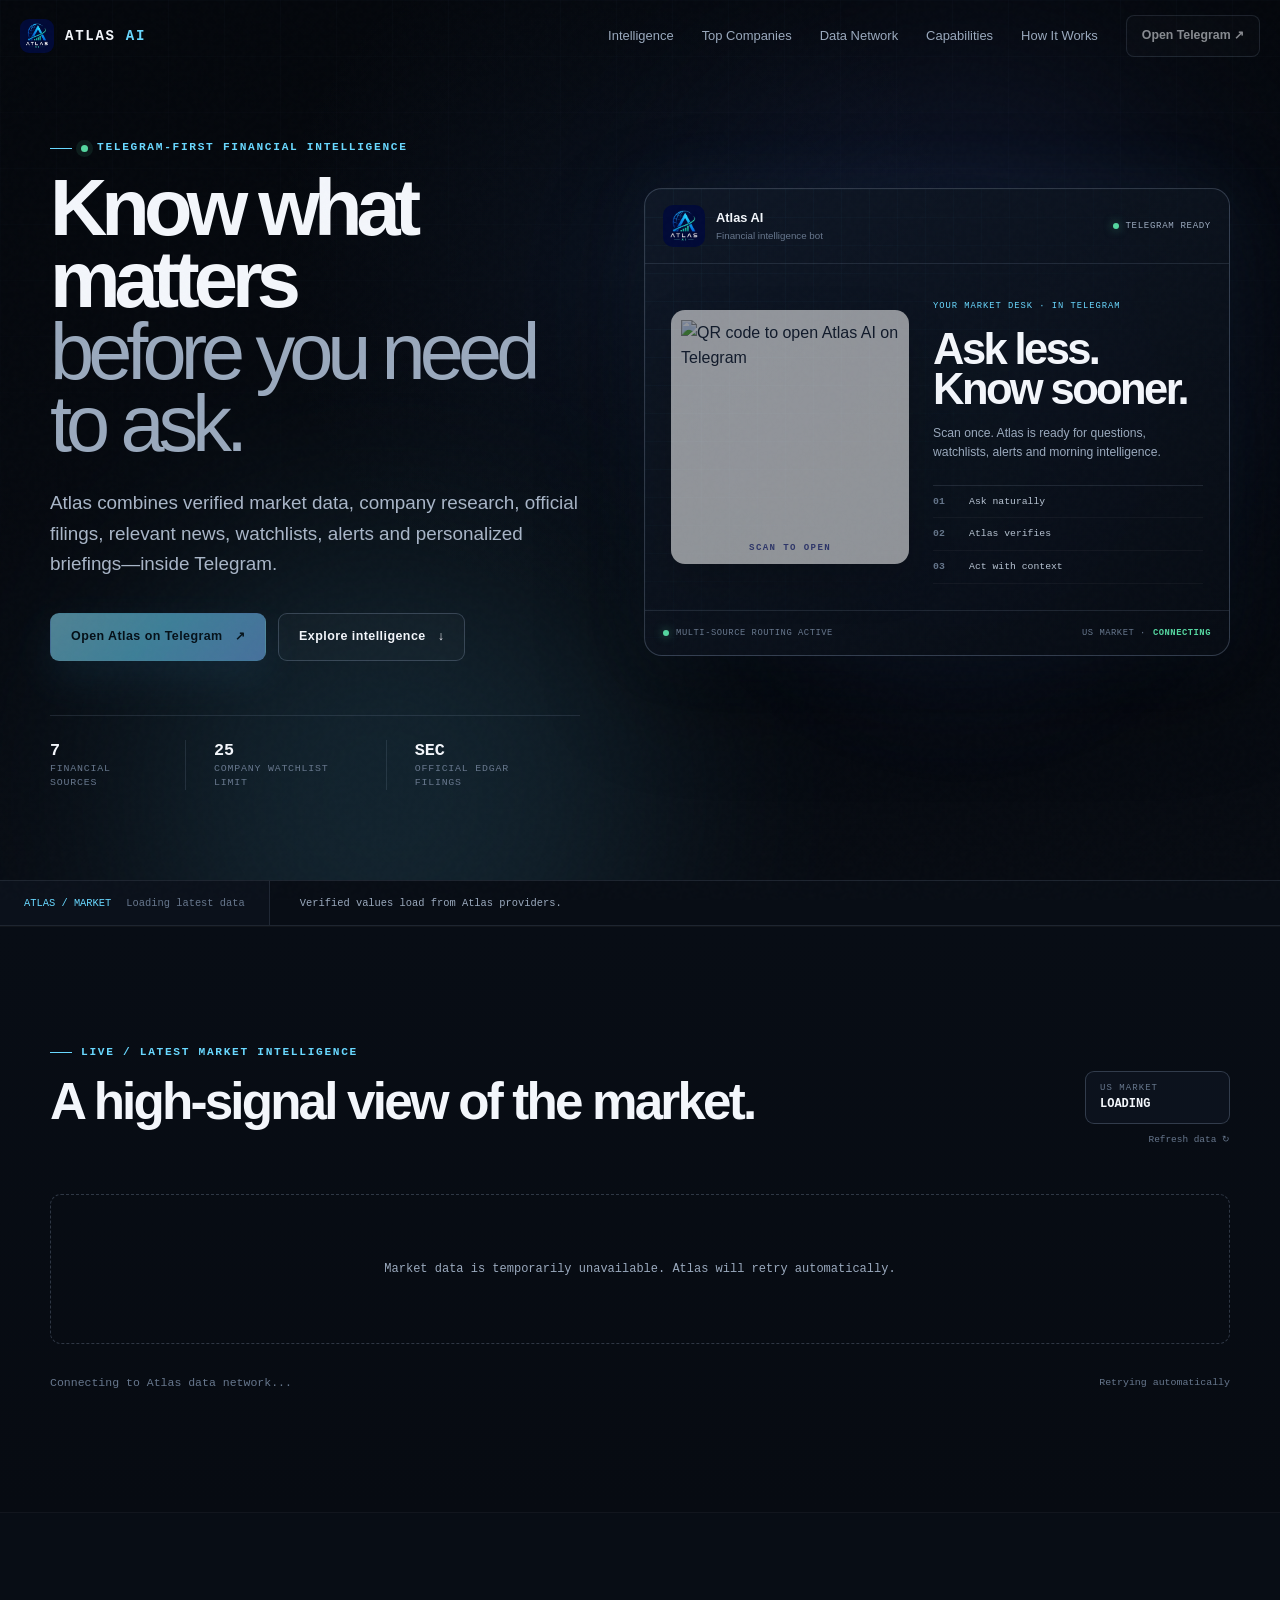
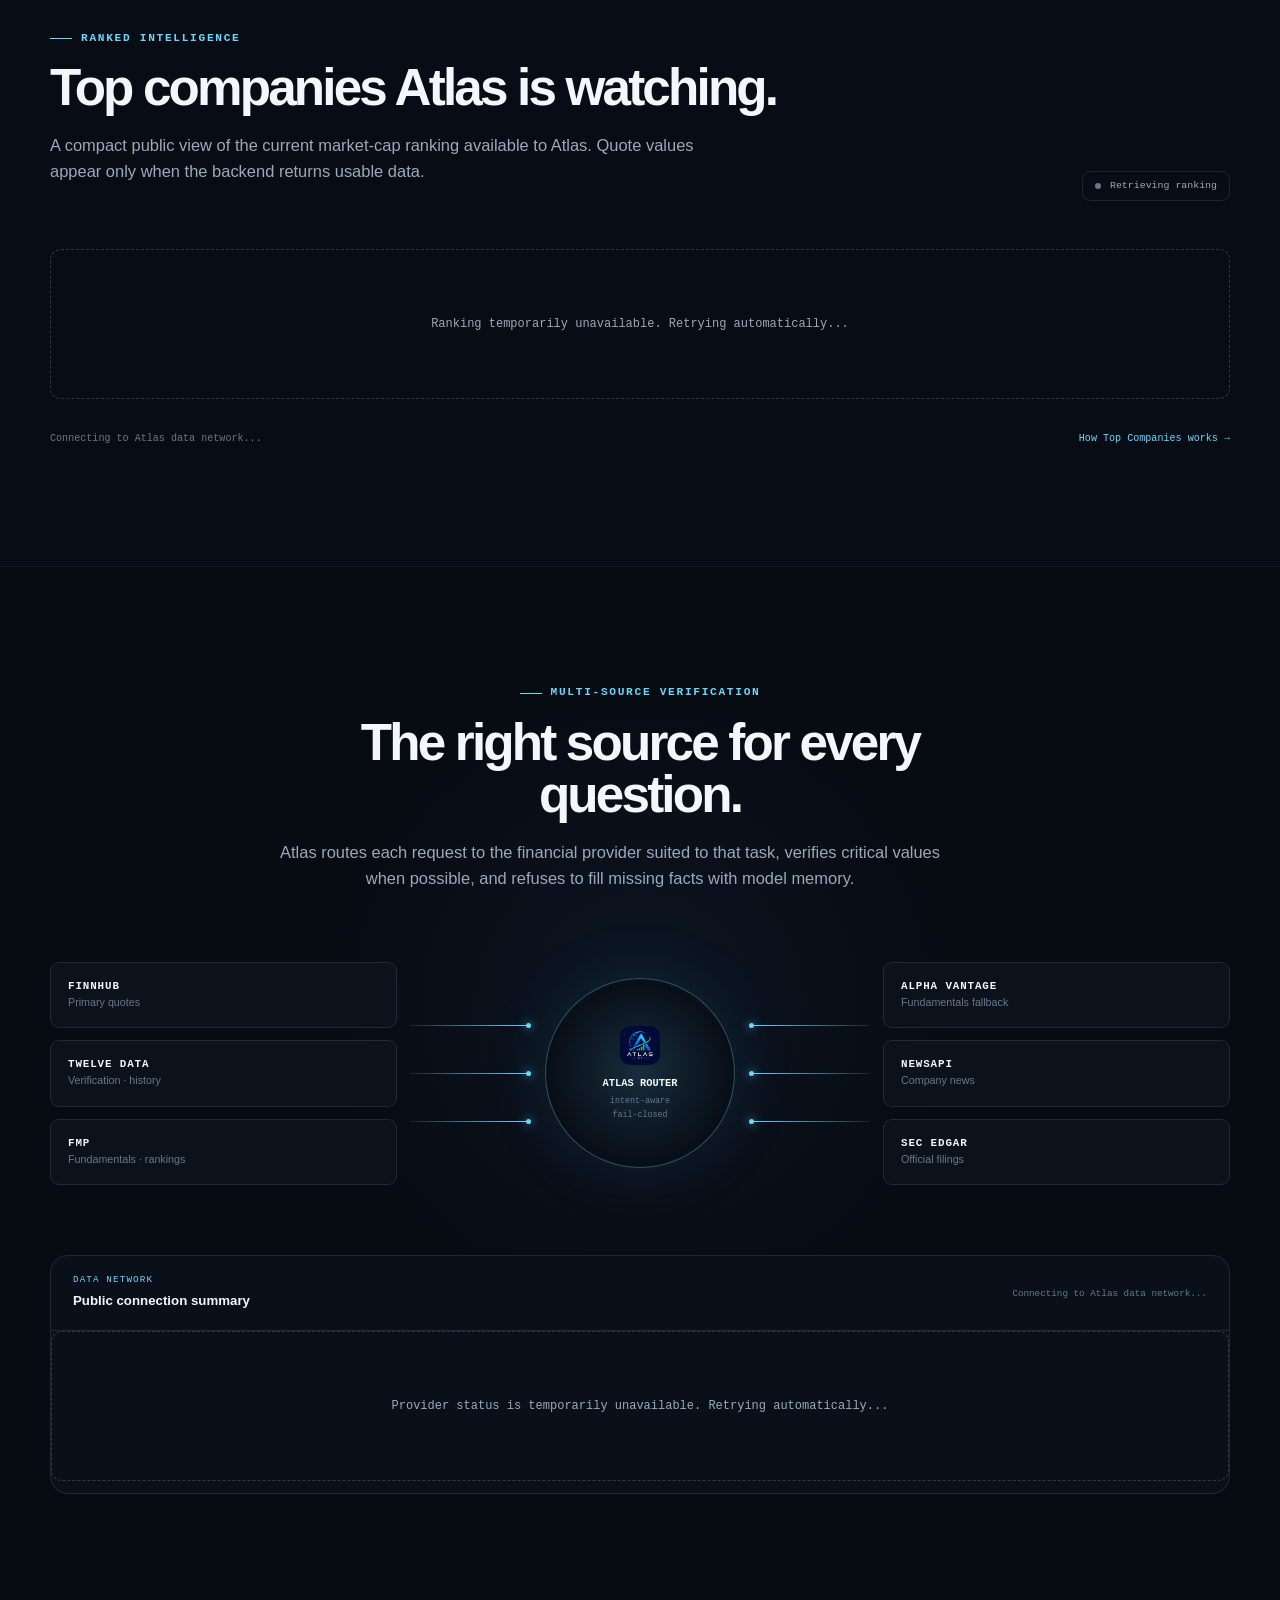
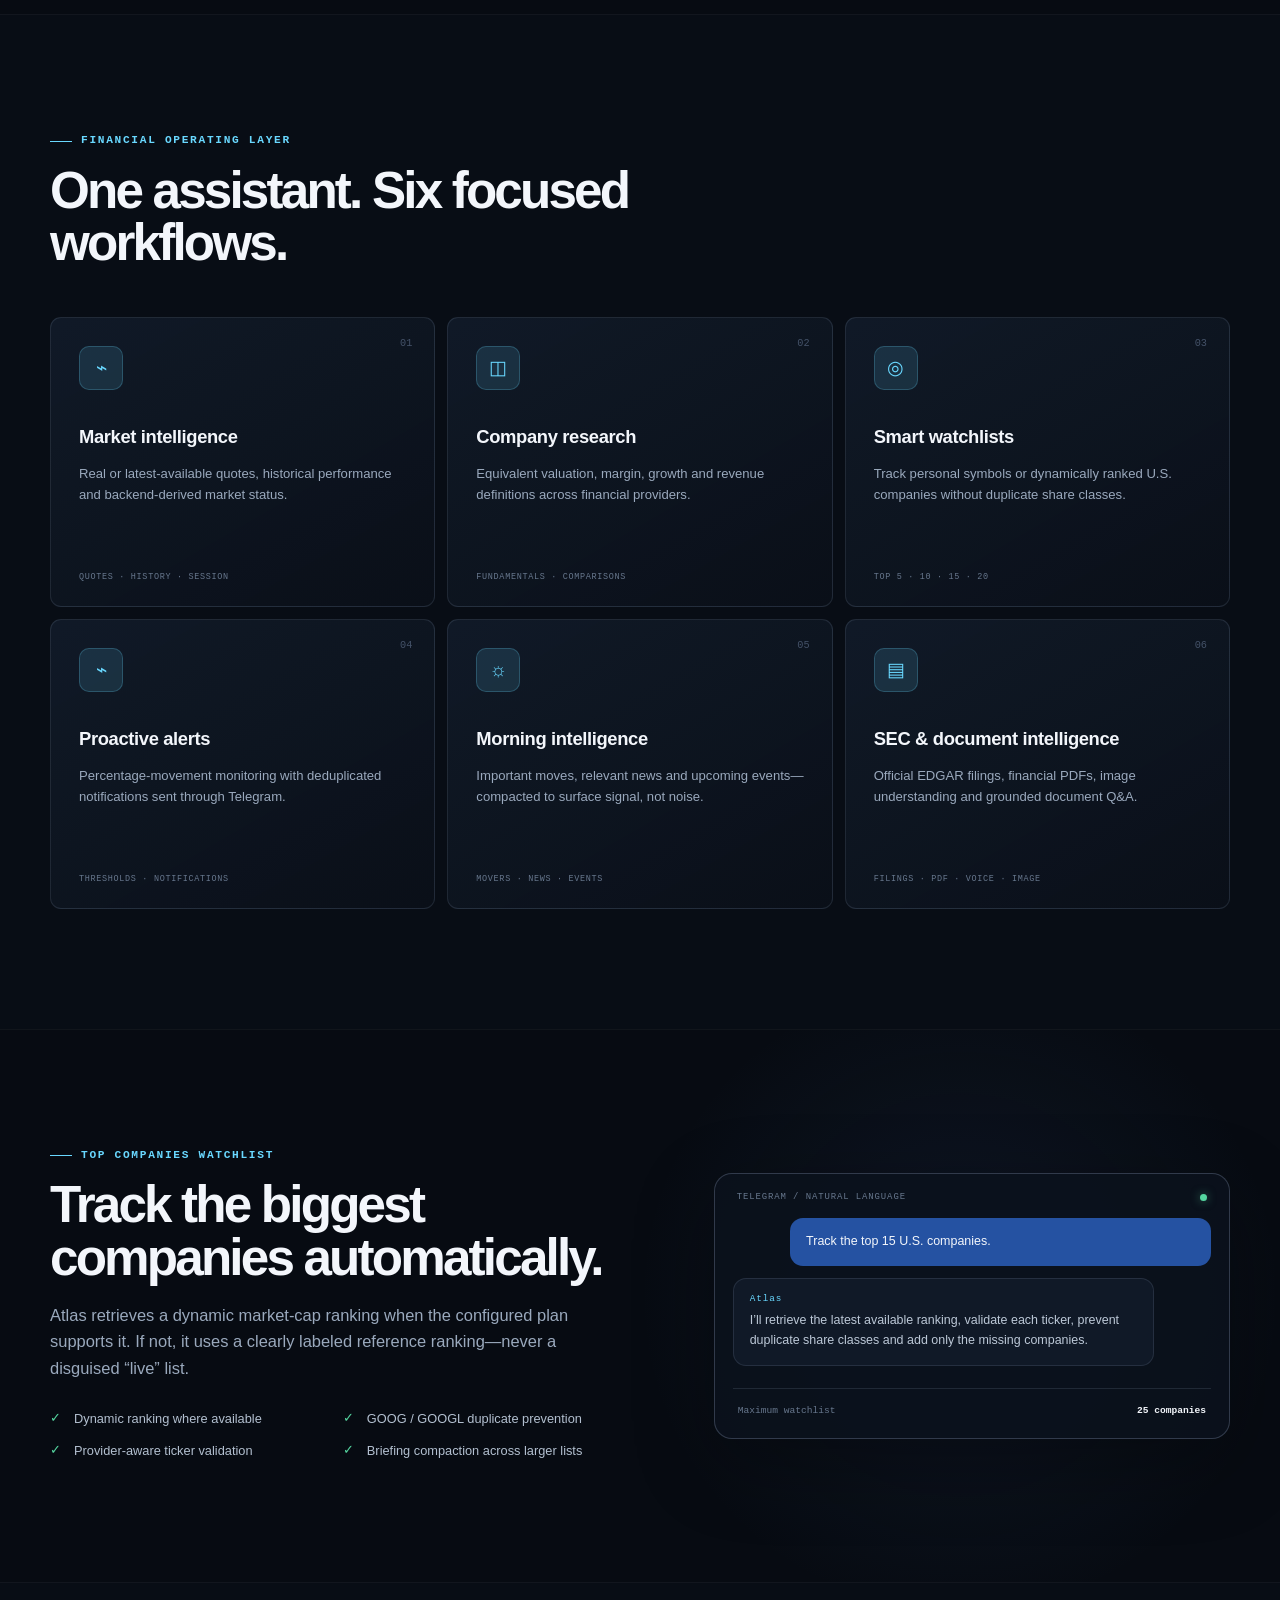
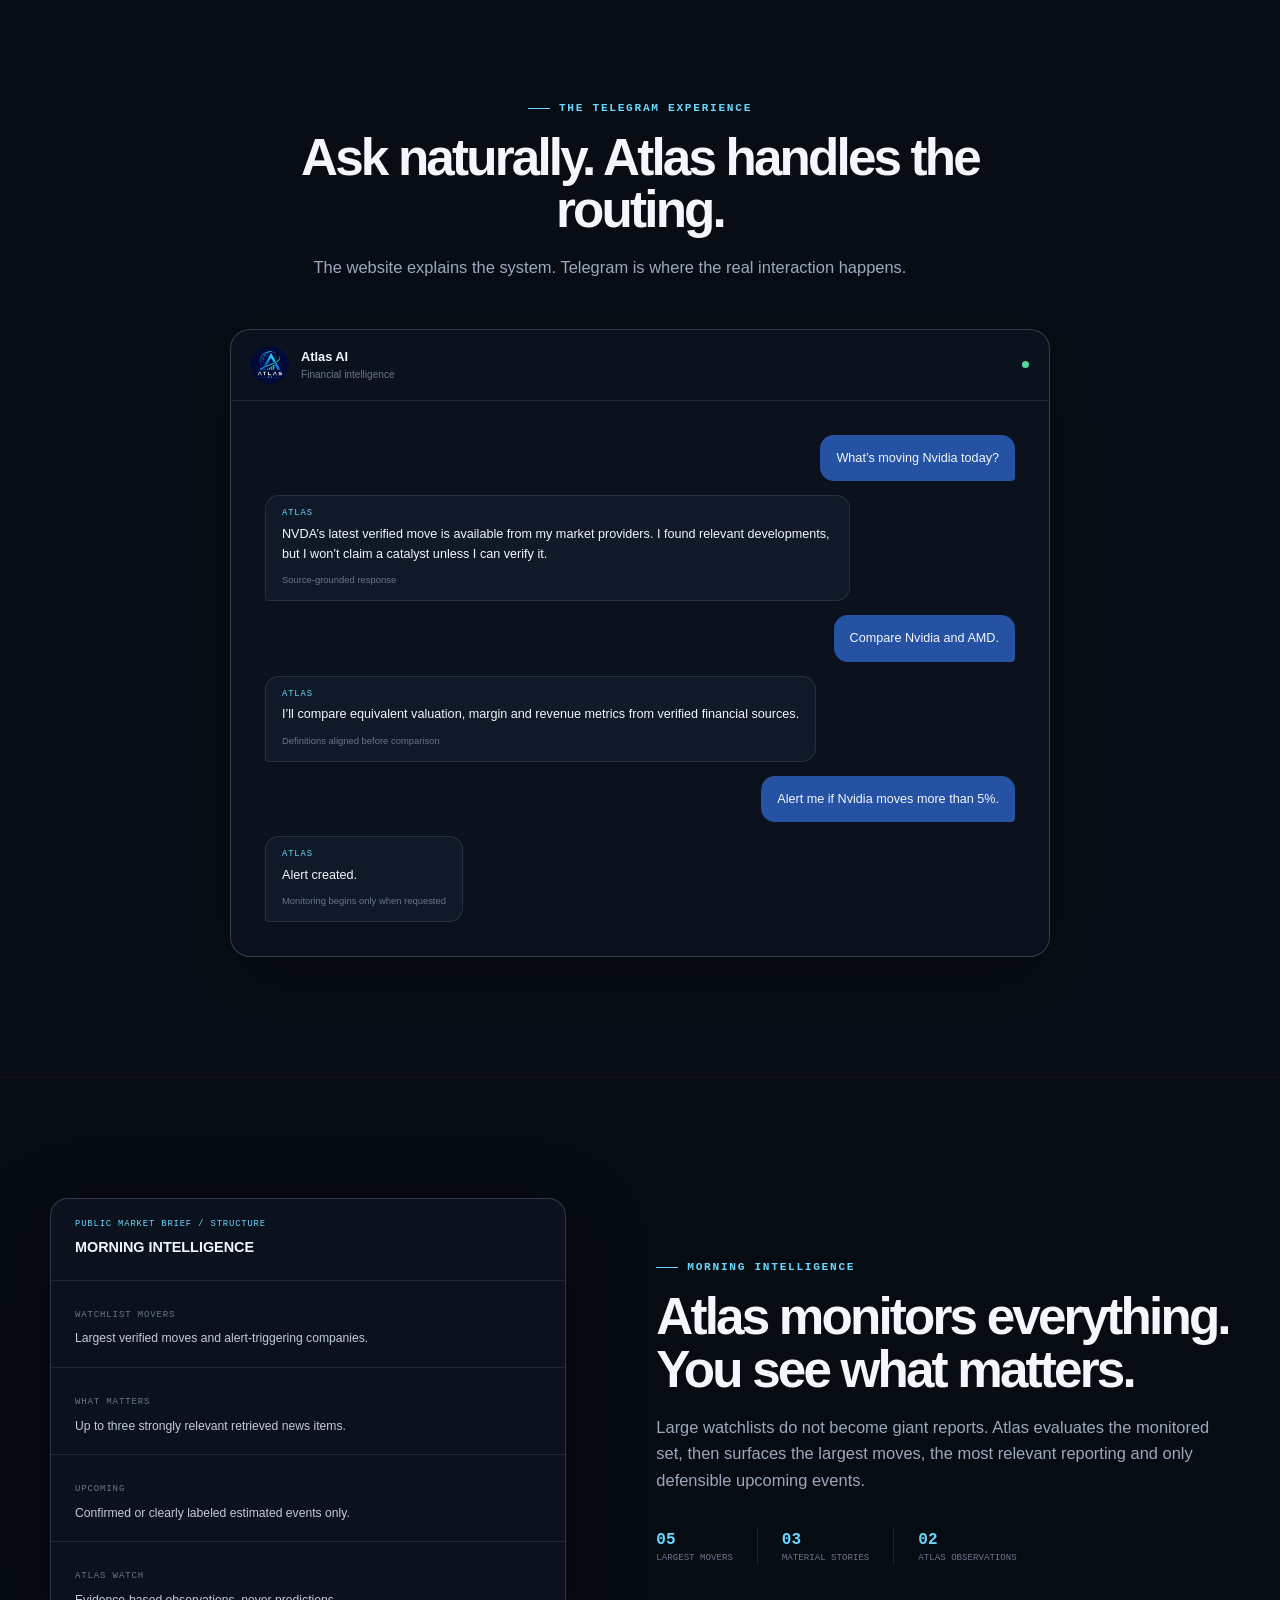
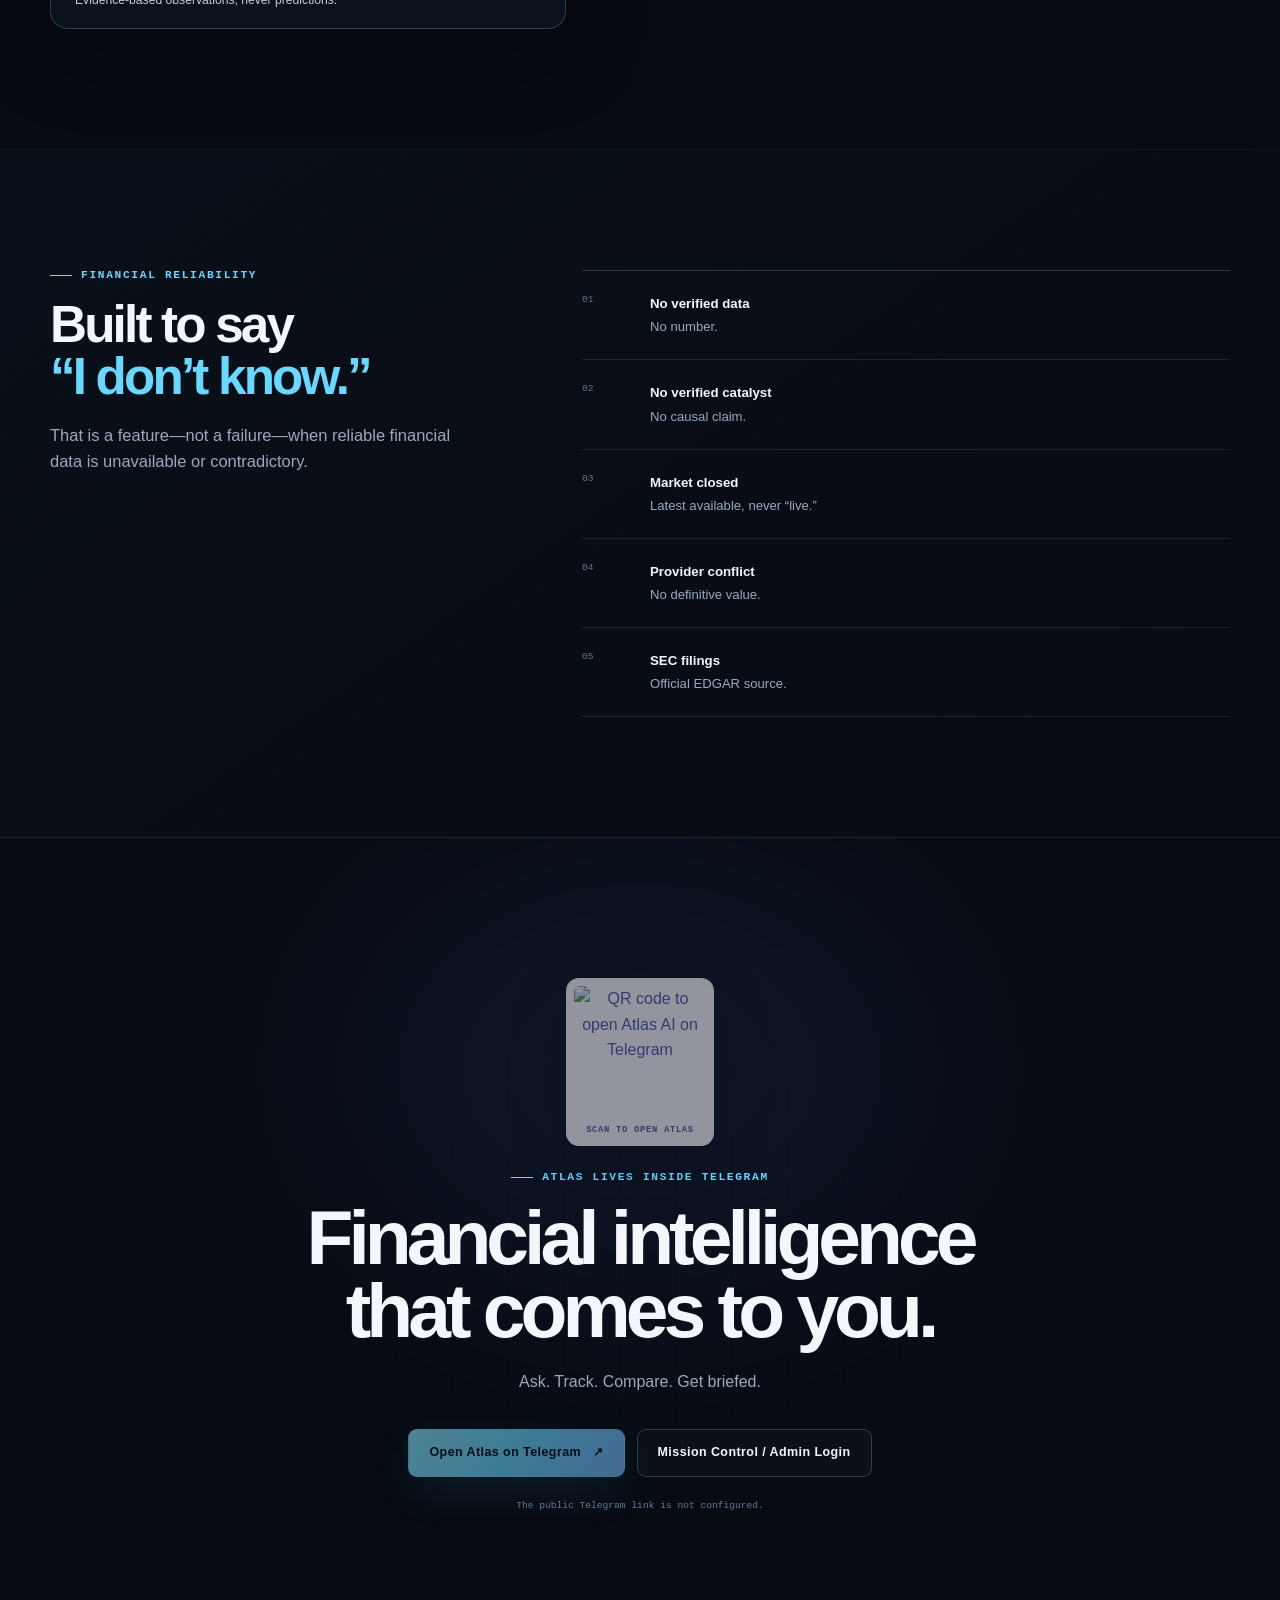
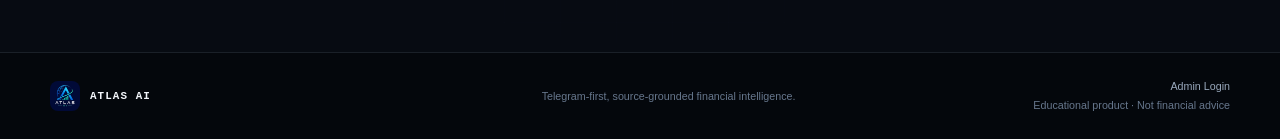
==== commit 072ff02d: "Prepare Atlas AI for Render and Neon deployment" ====
--- a/frontend/index.html
+++ b/frontend/index.html
@@ -10,6 +10,7 @@
   <meta property="og:title" content="Atlas AI — Financial Intelligence in Telegram" />
   <meta property="og:description" content="Verified market intelligence, company research, filings, watchlists and proactive alerts—delivered inside Telegram." />
   <link rel="stylesheet" href="/frontend/style.css" />
+  <script src="/frontend/resilience.js" defer></script>
   <script src="/frontend/app.js" defer></script>
 </head>
 <body>
@@ -103,15 +104,22 @@
             <div class="section-label">Live / latest market intelligence</div>
             <h2>A high-signal view of the market.</h2>
           </div>
-          <div class="market-pill is-loading" id="market-pill" role="status" aria-live="polite">
-            <span>US MARKET</span><b>LOADING</b>
+          <div class="market-heading-actions">
+            <div class="market-pill is-loading" id="market-pill" role="status" aria-live="polite">
+              <span>US MARKET</span><b>LOADING</b>
+            </div>
+            <button class="data-refresh" id="refresh-data" type="button">Refresh data <span aria-hidden="true">↻</span></button>
           </div>
         </div>
         <div class="market-grid" id="market-grid" aria-live="polite" aria-busy="true">
           <div class="market-card skeleton-card"></div><div class="market-card skeleton-card"></div>
           <div class="market-card skeleton-card"></div><div class="market-card skeleton-card"></div>
         </div>
-        <p class="data-note" id="market-note">Financial values are retrieved from Atlas providers. No value is generated by the page.</p>
+        <div class="data-meta" aria-live="polite">
+          <p class="data-note" id="market-note">Connecting to Atlas data network...</p>
+          <span id="data-refresh-status">Connecting...</span>
+          <span id="connection-status"></span>
+        </div>
       </div>
     </section>
 
@@ -161,7 +169,7 @@
         </div>
 
         <div class="provider-panel" data-reveal>
-          <div class="panel-header"><div><span>DATA NETWORK</span><b>Public connection summary</b></div><small>Safe telemetry only</small></div>
+          <div class="panel-header"><div><span>DATA NETWORK</span><b>Public connection summary</b></div><small id="provider-refresh-status">Connecting...</small></div>
           <div class="provider-list" id="provider-list" aria-live="polite" aria-busy="true">
             <div class="provider-row skeleton-line"></div><div class="provider-row skeleton-line"></div><div class="provider-row skeleton-line"></div>
           </div>
--- a/frontend/style.css
+++ b/frontend/style.css
@@ -144,6 +144,8 @@
 .market-tape-track { min-width: 0; display: flex; align-items: center; gap: 34px; padding: 0 30px; white-space: nowrap; color: var(--muted); overflow: hidden; }.market-tape-track span { display: inline-flex; gap: 8px; }.market-tape-track b { color: var(--text); font-weight: 600; }
 .market-section { background: linear-gradient(180deg, #080d15, var(--bg)); }
 .market-pill { min-width: 145px; padding: 10px 14px; border: 1px solid var(--line-strong); border-radius: 9px; background: var(--surface); }.market-pill span { display: block; color: var(--faint); font: .56rem/1.5 var(--mono); letter-spacing: .12em; }.market-pill b { display: block; color: var(--text); font: 650 .75rem/1.5 var(--mono); }.market-pill.is-open b { color: var(--green); }.market-pill.is-closed b { color: var(--amber); }
+.market-heading-actions { display: flex; align-items: flex-end; flex-direction: column; gap: 9px; }
+.data-refresh { padding: 0; border: 0; color: var(--faint); background: transparent; cursor: pointer; font: .59rem/1.4 var(--mono); transition: color .2s; }.data-refresh:hover { color: var(--cyan); }.data-refresh:disabled { cursor: wait; opacity: .65; }
 .market-grid { display: grid; grid-template-columns: repeat(4, minmax(0,1fr)); gap: 12px; }
 .market-card { min-height: 205px; padding: 22px; border: 1px solid var(--line); border-radius: var(--radius-sm); background: linear-gradient(145deg, rgba(18,28,43,.92), rgba(10,16,26,.92)); transition: transform .22s, border-color .22s; }
 .market-card:hover { transform: translateY(-4px); border-color: rgba(105,216,255,.28); }
@@ -154,6 +156,7 @@
 .market-source { display: flex; justify-content: space-between; gap: 10px; margin-top: 23px; color: var(--faint); font: .55rem/1.4 var(--mono); text-transform: uppercase; }.market-source span:last-child { text-align: right; }
 .unavailable-copy { margin-top: 36px; color: var(--muted); font: .8rem/1.5 var(--mono); }
 .data-note { margin: 18px 0 0; color: var(--faint); font-size: .72rem; }
+.data-meta { display: flex; align-items: center; flex-wrap: wrap; gap: 8px 18px; margin-top: 18px; color: var(--faint); font: .62rem/1.5 var(--mono); }.data-meta .data-note { margin: 0; flex: 1 1 420px; }.data-meta span:empty { display: none; }.data-meta .is-offline { color: var(--amber); }
 
 /* Companies */
 .companies-section { background: #080d15; }
